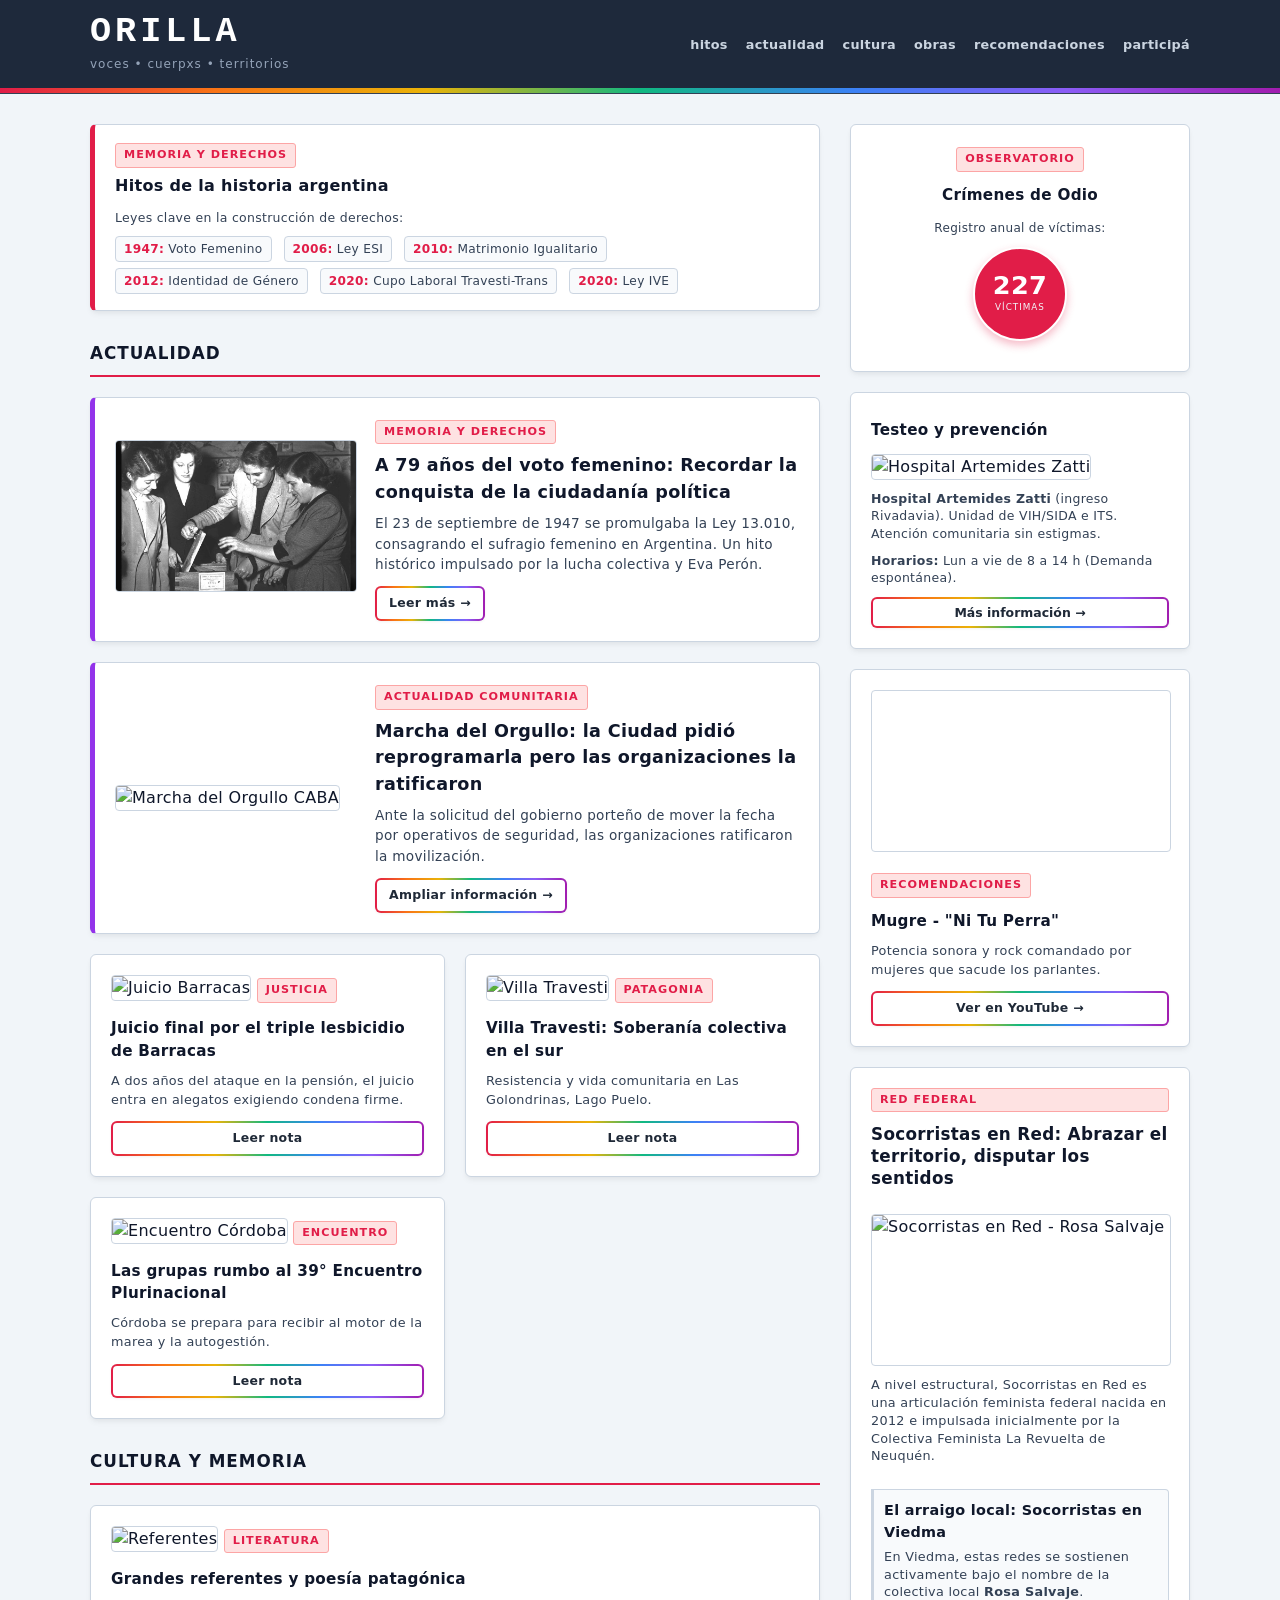
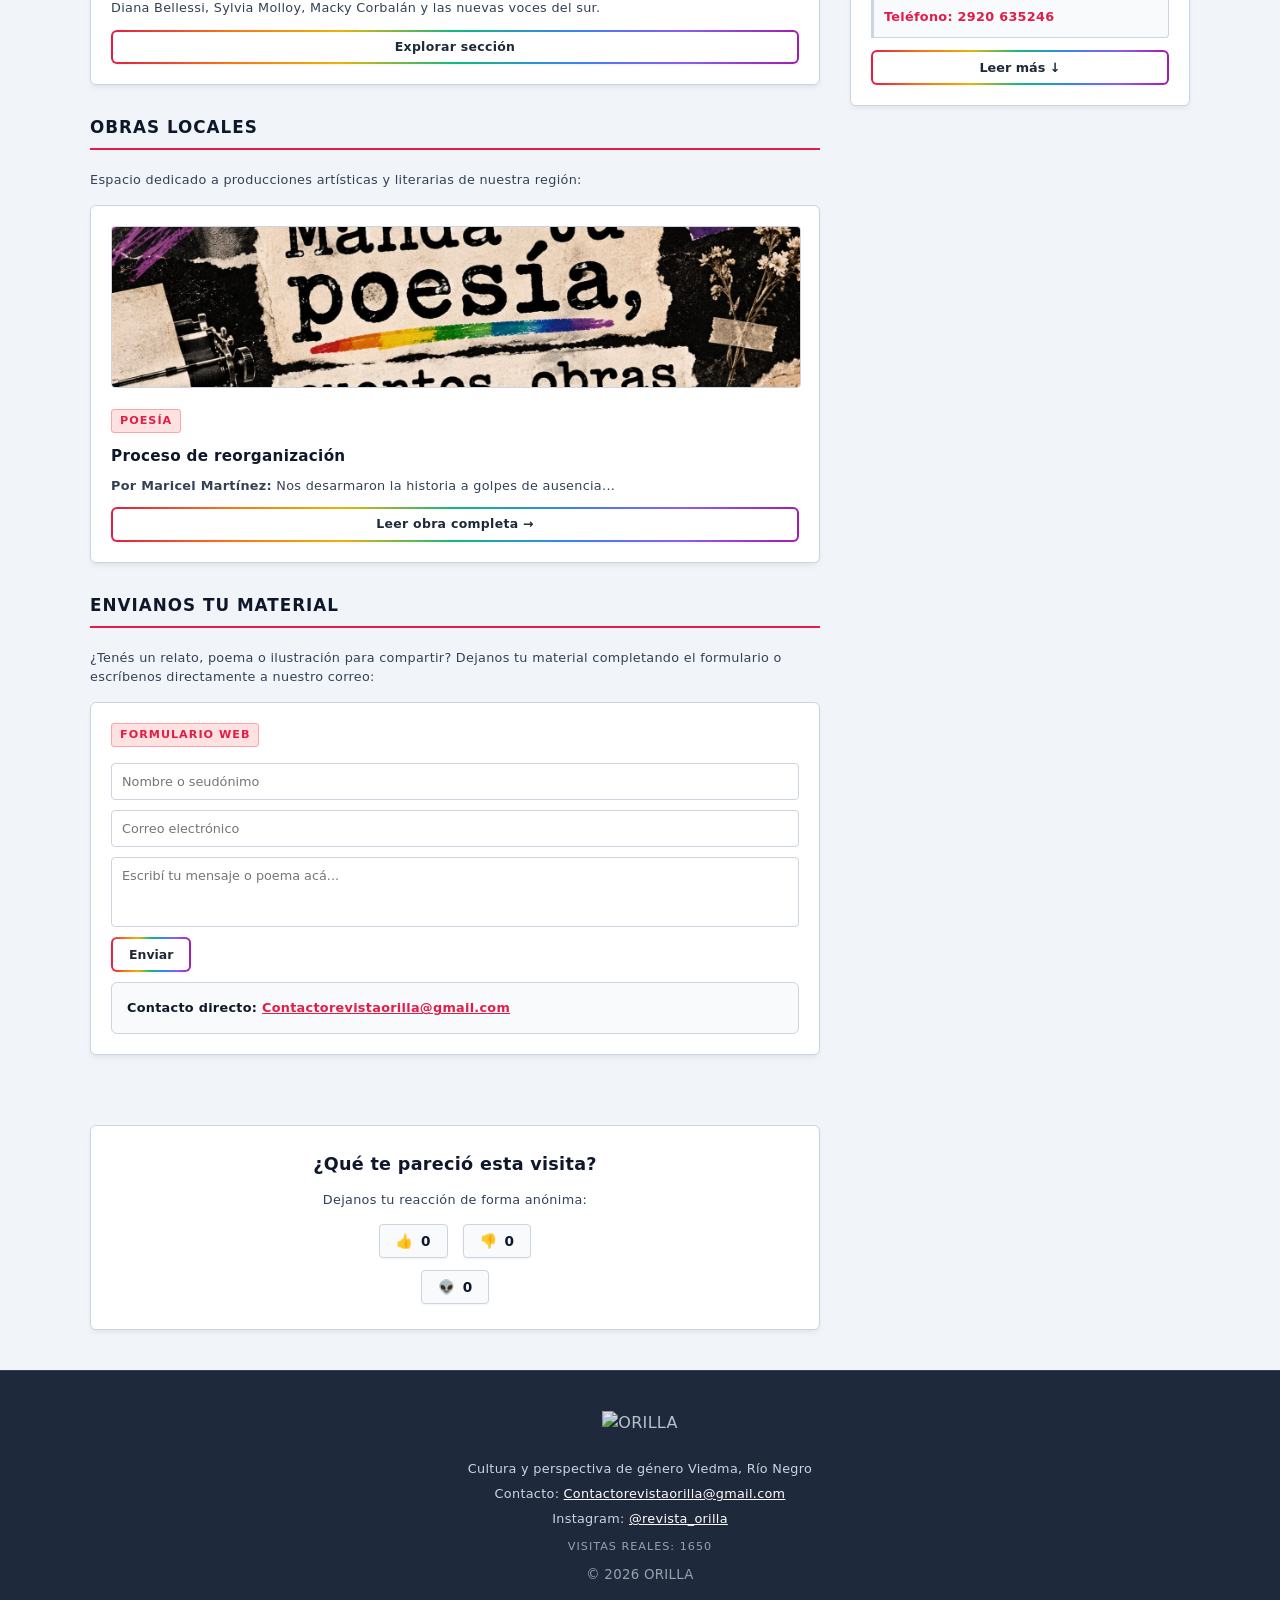
==== index.html @ 0ad57e5a "Update index.html" ====
<!DOCTYPE html>
<html lang="es">
<head>
<meta charset="UTF-8">
<meta name="viewport" content="width=device-width, initial-scale=1.0">
<meta name="google-site-verification" content="108scWuOw3HF37o-nTpbe9PB6jFZdllZoSmmZpLK3mU" />
<title>ORILLA — Voces, cuerpos, territorios</title>
<style>
:root {
--color-fondo: #f1f5f9;
--color-tarjeta: #ffffff;
--color-texto: #0f172a;
--color-texto-secundario: #334155;
--color-primario: #e11d48;
--color-secundario: #9333ea;
--borde-suave: #cbd5e1;
--sombra-tarjeta: 0 4px 6px -1px rgba(0, 0, 0, 0.05), 0 2px 4px -1px rgba(0, 0, 0, 0.03);
}
html {
scroll-behavior: smooth;
}
body {
font-family: system-ui, -apple-system, BlinkMacSystemFont, "Segoe UI", Roboto, Helvetica, Arial, sans-serif;
background-color: var(--color-fondo);
color: var(--color-texto);
margin: 0;
padding: 0;
line-height: 1.5;
letter-spacing: 0.3px;
}
header {
background-color: #1e293b;
position: sticky;
top: 0;
z-index: 100;
border-bottom: 1px solid #334155;
}
.header-container {
max-width: 1100px;
margin: 0 auto;
padding: 15px 20px;
display: flex;
justify-content: space-between;
align-items: center;
flex-wrap: wrap;
gap: 15px;
}
.barra-arcoiris {
height: 5px;
width: 100%;
background: linear-gradient(90deg, #e11d48, #f97316, #eab308, #10b981, #3b82f6, #8b5cf6, #a21caf);
}
.logo-texto-area {
display: flex;
flex-direction: column;
}
.logo-principal {
font-size: 2.2rem;
font-weight: bold;
letter-spacing: 4px;
color: #ffffff;
margin: 0;
line-height: 1;
text-transform: uppercase;
font-family: "Courier New", Courier, monospace;
}
.subtitulo-logo {
font-size: 0.75rem;
color: #94a3b8;
font-weight: normal;
text-transform: lowercase;
letter-spacing: 1px;
margin-top: 5px;
font-family: system-ui, -apple-system, BlinkMacSystemFont, "Segoe UI", Roboto, Helvetica, Arial, sans-serif;
}
.logo-footer-img {
max-height: 70px;
width: auto;
object-fit: contain;
margin-bottom: 10px;
filter: brightness(0.9);
}
nav {
display: flex;
gap: 18px;
flex-wrap: wrap;
align-items: center;
}
nav a {
color: #cbd5e1;
text-decoration: none;
font-weight: bold;
font-size: 0.8rem;
transition: color 0.2s;
text-transform: lowercase;
}
nav a:hover {
color: #f43f5e;
}
main {
max-width: 1100px;
margin: 30px auto;
padding: 0 20px;
}
.layout-principal {
display: grid;
grid-template-columns: 1fr 340px;
gap: 30px;
align-items: start;
}
@media (max-width: 1024px) {
.layout-principal {
grid-template-columns: 1fr;
}
}
.columna-izquierda {
display: flex;
flex-direction: column;
gap: 30px;
}
.badge {
display: inline-block;
background-color: #fee2e2;
color: var(--color-primario);
font-size: 0.7rem;
font-weight: bold;
padding: 3px 8px;
border-radius: 3px;
text-transform: uppercase;
letter-spacing: 1px;
margin-bottom: 8px;
border: 1px solid #fca5a5;
}
.hitos-historia-box {
background: var(--color-tarjeta);
border: 1px solid var(--borde-suave);
border-left: 5px solid var(--color-primario);
border-radius: 6px;
padding: 16px 20px;
box-shadow: var(--sombra-tarjeta);
color: var(--color-texto);
}
.hitos-historia-box h1 {
color: var(--color-texto);
font-size: 1rem;
margin: 0 0 4px 0;
line-height: 1.3;
}
.hitos-historia-box p {
color: var(--color-texto-secundario);
font-size: 0.78rem;
margin-bottom: 8px;
}
.logros-lista-compacta {
display: flex;
flex-wrap: wrap;
gap: 6px 12px;
margin: 0;
padding: 0;
list-style: none;
font-size: 0.76rem;
color: var(--color-texto-secundario);
}
.logros-lista-compacta li {
background: #f8fafc;
padding: 3px 8px;
border-radius: 4px;
border: 1px solid var(--borde-suave);
}
.logros-lista-compacta strong {
color: var(--color-primario);
}

/* ESTILO NUEVO: Botones limpios con fondo blanco, texto oscuro y borde arcoíris LGBT */
.btn {
display: inline-block;
background-color: #ffffff;
color: #1f2937;
padding: 8px 16px;
border-radius: 6px;
font-weight: 600;
text-decoration: none;
font-size: 0.8rem;
text-align: center;
font-family: inherit;
box-sizing: border-box;
box-shadow: 0 1px 3px rgba(0, 0, 0, 0.05);

/* Configuración del borde degradado con los colores del orgullo */
border: 2px solid transparent;
background-image: linear-gradient(#ffffff, #ffffff), linear-gradient(90deg, #e11d48, #f97316, #eab308, #10b981, #3b82f6, #8b5cf6, #a21caf);
background-origin: border-box;
background-clip: padding-box, border-box;

transition: all 0.25s ease;
}

.btn:hover {
background-color: #f8fafc;
background-image: linear-gradient(#f8fafc, #f8fafc), linear-gradient(90deg, #a21caf, #8b5cf6, #3b82f6, #10b981, #eab308, #f97316, #e11d48);
transform: translateY(-1px);
box-shadow: 0 4px 6px rgba(0, 0, 0, 0.08);
color: #0f172a;
}

.seccion-titulo {
font-size: 1.05rem;
font-weight: bold;
color: #0f172a;
border-bottom: 2px solid var(--color-primario);
padding-bottom: 8px;
margin-bottom: 20px;
text-transform: uppercase;
letter-spacing: 1px;
}
.noticia-reciente-box {
background: var(--color-tarjeta);
border: 1px solid var(--borde-suave);
border-left: 5px solid var(--color-secundario);
border-radius: 6px;
padding: 20px;
box-shadow: var(--sombra-tarjeta);
display: grid;
grid-template-columns: 240px 1fr;
gap: 20px;
align-items: center;
margin-bottom: 20px;
color: var(--color-texto);
}
@media (max-width: 768px) {
.noticia-reciente-box {
grid-template-columns: 1fr;
}
}
.noticia-reciente-box img {
width: 100%;
height: 150px;
object-fit: cover;
border-radius: 4px;
border: 1px solid var(--borde-suave);
}
.noticia-reciente-box h3 {
color: var(--color-texto);
margin: 0 0 8px 0;
font-size: 1.1rem;
}
.noticia-reciente-box p {
font-size: 0.85rem;
color: var(--color-texto-secundario);
margin: 0 0 12px 0;
}
.grilla-tarjetas {
display: grid;
grid-template-columns: repeat(auto-fit, minmax(280px, 1fr));
gap: 20px;
}
.tarjeta {
background: var(--color-tarjeta);
border: 1px solid var(--borde-suave);
border-radius: 6px;
padding: 20px;
box-shadow: var(--sombra-tarjeta);
display: flex;
flex-direction: column;
justify-content: space-between;
color: var(--color-texto);
}
.tarjeta img, .tarjeta iframe {
width: 100%;
height: 160px;
object-fit: cover;
border-radius: 4px;
margin-bottom: 12px;
border: 1px solid var(--borde-suave);
}
.tarjeta h3 {
color: var(--color-texto);
font-size: 0.95rem;
margin: 4px 0 8px 0;
}
.tarjeta p {
font-size: 0.8rem;
color: var(--color-texto-secundario);
margin: 0 0 12px 0;
}
.sidebar-derecha {
display: flex;
flex-direction: column;
gap: 20px;
}
.observatorio-independiente {
background: var(--color-tarjeta);
border: 1px solid var(--borde-suave);
border-radius: 6px;
padding: 20px;
box-shadow: var(--sombra-tarjeta);
text-align: center;
color: var(--color-texto);
}
.burbuja-redonda {
width: 90px;
height: 90px;
background: var(--color-primario);
color: #ffffff;
border-radius: 50%;
display: flex;
flex-direction: column;
justify-content: center;
align-items: center;
margin: 10px auto;
border: 2px solid #ffffff;
box-shadow: 0 4px 8px rgba(225, 29, 72, 0.3);
}
.burbuja-redonda span:first-child {
font-size: 1.6rem;
font-weight: bold;
line-height: 1;
}
.burbuja-redonda span:last-child {
font-size: 0.55rem;
text-transform: uppercase;
letter-spacing: 1px;
margin-top: 2px;
color: #f1f5f9;
}
.alerta-arcoiris {
background: var(--color-tarjeta);
border: 1px solid var(--borde-suave);
border-radius: 6px;
padding: 20px;
box-shadow: var(--sombra-tarjeta);
position: relative;
overflow: hidden;
color: var(--color-texto);
}
.alerta-arcoiris img {
width: 100%;
height: 130px;
object-fit: cover;
border-radius: 4px;
margin-top: 8px;
margin-bottom: 10px;
border: 1px solid var(--borde-suave);
}
.alerta-arcoiris h3 {
color: var(--color-texto);
margin: 6px 0 4px 0;
font-size: 0.95rem;
font-weight: bold;
}
.alerta-sub {
font-size: 0.78rem;
color: var(--color-texto-secundario);
margin: 0 0 10px 0;
line-height: 1.4;
}
.caja-participacion {
background: #f8fafc;
border: 1px solid var(--borde-suave);
border-radius: 6px;
padding: 15px;
color: var(--color-texto);
margin-top: 10px;
}
.form-compacto {
display: flex;
flex-direction: column;
gap: 10px;
margin-top: 8px;
}
.form-compacto input, .form-compacto textarea {
padding: 10px;
background: #ffffff;
border: 1px solid var(--borde-suave);
color: var(--color-texto);
border-radius: 4px;
font-family: inherit;
font-size: 0.8rem;
width: 100%;
box-sizing: border-box;
}
.form-compacto textarea {
height: 70px;
resize: none;
}
.seccion-reacciones {
background: var(--color-tarjeta);
border: 1px solid var(--borde-suave);
border-radius: 6px;
padding: 25px;
box-shadow: var(--sombra-tarjeta);
text-align: center;
margin-top: 40px;
color: var(--color-texto);
}
.seccion-reacciones h3 {
color: var(--color-texto);
font-size: 1.1rem;
margin-top: 0;
margin-bottom: 6px;
}
.seccion-reacciones p {
font-size: 0.8rem;
color: var(--color-texto-secundario);
margin-bottom: 15px;
}
.botones-reaccion-container {
display: flex;
flex-direction: column;
align-items: center;
gap: 12px;
}
.fila-botones {
display: flex;
justify-content: center;
gap: 15px;
flex-wrap: wrap;
}
.btn-reaccion {
background: #f8fafc;
border: 1px solid var(--borde-suave);
border-radius: 4px;
padding: 8px 16px;
font-size: 0.85rem;
font-weight: bold;
cursor: pointer;
display: flex;
align-items: center;
gap: 8px;
transition: all 0.2s ease;
color: var(--color-texto);
font-family: inherit;
box-shadow: 0 1px 2px rgba(0,0,0,0.05);
}
.btn-reaccion:hover {
background: #fee2e2;
border-color: var(--color-primario);
color: var(--color-primario);
}
footer {
background-color: #1e293b;
color: #cbd5e1;
text-align: center;
padding: 30px 20px;
margin-top: 40px;
border-top: 1px solid #334155;
}
.contador {
font-size: 0.7rem;
color: #94a3b8;
margin-top: 10px;
text-transform: uppercase;
letter-spacing: 1px;
}
</style>
</head>
<body>
<header>
<div class="header-container">
<div class="logo-texto-area">
<span class="logo-principal">ORILLA</span>
<span class="subtitulo-logo">voces • cuerpxs • territorios</span>
</div>
<nav>
<a href="#hitos">hitos</a>
<a href="#actualidad">actualidad</a>
<a href="#cultura">cultura</a>
<a href="#artistas">obras</a>
<a href="#recomendaciones">recomendaciones</a>
<a href="#participa">participá</a>
</nav>
</div>
<div class="barra-arcoiris"></div>
</header>
<main>
<div class="layout-principal">
<div class="columna-izquierda">
<section id="hitos" class="hitos-historia-box">
<span class="badge">Memoria y Derechos</span>
<h1>Hitos de la historia argentina</h1>
<p>Leyes clave en la construcción de derechos:</p>
<ul class="logros-lista-compacta">
<li><strong>1947:</strong> Voto Femenino</li>
<li><strong>2006:</strong> Ley ESI</li>
<li><strong>2010:</strong> Matrimonio Igualitario</li>
<li><strong>2012:</strong> Identidad de Género</li>
<li><strong>2020:</strong> Cupo Laboral Travesti-Trans</li>
<li><strong>2020:</strong> Ley IVE</li>
</ul>
</section>
<section id="actualidad">
<div class="seccion-titulo">Actualidad</div>

<div class="noticia-reciente-box">
<div>
<img src="voto-femenino.jpg" alt="A 79 años del voto femenino">
</div>
<div>
<span class="badge">Memoria y Derechos</span>
<h3>A 79 años del voto femenino: Recordar la conquista de la ciudadanía política</h3>
<p>El 23 de septiembre de 1947 se promulgaba la Ley 13.010, consagrando el sufragio femenino en Argentina. Un hito histórico impulsado por la lucha colectiva y Eva Perón.</p>
<a href="voto_femenino.html" class="btn" style="padding: 6px 12px; font-size: 0.78rem;">Leer más →</a>
</div>
</div>

<div class="noticia-reciente-box">
<div>
<img src="https://raw.githubusercontent.com/Revistaorilla/ORILLA/main/marcha_orgullo.jpg" alt="Marcha del Orgullo CABA">
</div>
<div>
<span class="badge">Actualidad Comunitaria</span>
<h3>Marcha del Orgullo: la Ciudad pidió reprogramarla pero las organizaciones la ratificaron</h3>
<p>Ante la solicitud del gobierno porteño de mover la fecha por operativos de seguridad, las organizaciones ratificaron la movilización.</p>
<a href="noticia-tension-marcha.html" class="btn" style="padding: 6px 12px; font-size: 0.78rem;">Ampliar información →</a>
</div>
</div>
<div class="grilla-tarjetas">
<article class="tarjeta">
<div>
<img src="https://raw.githubusercontent.com/Revistaorilla/ORILLA/main/barracas.jpeg" alt="Juicio Barracas">
<span class="badge">Justicia</span>
<h3>Juicio final por el triple lesbicidio de Barracas</h3>
<p>A dos años del ataque en la pensión, el juicio entra en alegatos exigiendo condena firme.</p>
</div>
<a href="noticia-barracas.html" class="btn" style="padding: 6px 12px; font-size: 0.78rem;">Leer nota</a>
</article>
<article class="tarjeta">
<div>
<img src="https://raw.githubusercontent.com/Revistaorilla/ORILLA/main/villa_travesti.jpg" alt="Villa Travesti">
<span class="badge">Patagonia</span>
<h3>Villa Travesti: Soberanía colectiva en el sur</h3>
<p>Resistencia y vida comunitaria en Las Golondrinas, Lago Puelo.</p>
</div>
<a href="villa-travesti.html" class="btn" style="padding: 6px 12px; font-size: 0.78rem;">Leer nota</a>
</article>
<article class="tarjeta">
<div>
<img src="https://raw.githubusercontent.com/Revistaorilla/ORILLA/main/encuentro_cordoba.jpg" alt="Encuentro Córdoba">
<span class="badge">Encuentro</span>
<h3>Las grupas rumbo al 39° Encuentro Plurinacional</h3>
<p>Córdoba se prepara para recibir al motor de la marea y la autogestión.</p>
</div>
<a href="encuentro-cordoba.html" class="btn" style="padding: 6px 12px; font-size: 0.78rem;">Leer nota</a>
</article>
</div>
</section>
<section id="cultura">
<div class="seccion-titulo">Cultura y Memoria</div>
<div class="grilla-tarjetas">
<article class="tarjeta">
<div>
<img src="https://raw.githubusercontent.com/Revistaorilla/ORILLA/main/referentes.jpg" alt="Referentes">
<span class="badge">Literatura</span>
<h3>Grandes referentes y poesía patagónica</h3>
<p>Diana Bellessi, Sylvia Molloy, Macky Corbalán y las nuevas voces del sur.</p>
</div>
<a href="cultura.html" class="btn" style="padding: 6px 12px; font-size: 0.78rem;">Explorar sección</a>
</article>
</div>
</section>
<section id="artistas">
<div class="seccion-titulo">Obras Locales</div>
<p style="font-size: 0.8rem; color: var(--color-texto-secundario); margin-bottom: 15px;">Espacio dedicado a producciones artísticas y literarias de nuestra región:</p>
<div class="grilla-tarjetas">
<article class="tarjeta">
<div>
<img src="poema-jpg.jpeg" alt="Proceso de reorganización">
<span class="badge">Poesía</span>
<h3>Proceso de reorganización</h3>
<p><strong>Por Maricel Martínez:</strong> Nos desarmaron la historia a golpes de ausencia...</p>
</div>
<a href="poema_mio.html" class="btn" style="padding: 6px 12px; font-size: 0.78rem; text-align: center;">Leer obra completa →</a>
</article>
</div>
</section>
<section id="participa">
<div class="seccion-titulo">Envianos tu material</div>
<p style="font-size: 0.8rem; color: var(--color-texto-secundario); margin-bottom: 15px;">¿Tenés un relato, poema o ilustración para compartir? Dejanos tu material completando el formulario o escríbenos directamente a nuestro correo:</p>
<div class="tarjeta">
<span class="badge" style="width: fit-content;">Formulario web</span>
<form class="form-compacto" action="https://formspree.io/f/xrpbeeol" method="POST">
<input type="text" name="nombre" placeholder="Nombre o seudónimo" required>
<input type="email" name="email" placeholder="Correo electrónico" required>
<textarea name="mensaje" placeholder="Escribí tu mensaje o poema acá..." required></textarea>
<button type="submit" class="btn" style="width: fit-content; cursor:pointer; padding: 8px 16px; font-size: 0.78rem;">Enviar</button>
</form>
<div class="caja-participacion">
<p style="font-size: 0.8rem; color: var(--color-texto); margin: 0; font-weight: bold;">
Contacto directo: <a href="mailto:Contactorevistaorilla@gmail.com" style="color: var(--color-primario); text-decoration: underline;">Contactorevistaorilla@gmail.com</a>
</p>
</div>
</div>
</section>

<div class="seccion-reacciones">
<h3>¿Qué te pareció esta visita?</h3>
<p>Dejanos tu reacción de forma anónima:</p>
<div class="botones-reaccion-container">
<div class="fila-botones">
<button class="btn-reaccion" onclick="reaccionar('like')">
👍 <span id="contador-like">...</span>
</button>
<button class="btn-reaccion" onclick="reaccionar('dislike')">
👎 <span id="contador-dislike">...</span>
</button>
</div>
<div>
<button class="btn-reaccion" onclick="reaccionar('alien')">
👽 <span id="contador-alien">...</span>
</button>
</div>
</div>
</div>
</div>
<aside class="sidebar-derecha">
<div class="observatorio-independiente">
<span class="badge">Observatorio</span>
<h3 style="color: var(--color-texto); font-size: 0.95rem; margin: 4px 0;">Crímenes de Odio</h3>
<p style="font-size: 0.75rem; color: var(--color-texto-secundario); margin-bottom: 2px;">Registro anual de víctimas:</p>
<div class="burbuja-redonda">
<span>227</span>
<span>Víctimas</span>
</div>
</div>
<div class="alerta-arcoiris">
<h3 style="color: var(--color-texto); margin: 6px 0 4px 0; font-size: 0.95rem; font-weight: bold;">Testeo y prevención</h3>
<img src="https://raw.githubusercontent.com/Revistaorilla/ORILLA/main/hospital_zatti.jpg" alt="Hospital Artemides Zatti">
<p class="alerta-sub"><strong>Hospital Artemides Zatti</strong> (ingreso Rivadavia). Unidad de VIH/SIDA e ITS. Atención comunitaria sin estigmas.</p>
<p class="alerta-sub" style="margin-bottom: 10px;"><strong>Horarios:</strong> Lun a vie de 8 a 14 h (Demanda espontánea).</p>
<button onclick="abrirModal()" class="btn" style="width: 100%; box-sizing: border-box; text-align: center; cursor:pointer; padding: 6px 12px; font-size: 0.78rem;">Más información →</button>
</div>
<section id="recomendaciones" class="tarjeta" style="margin: 0;">
<div>
<iframe src="https://www.youtube.com/embed/rzTRwztisDI" title="MUGRE - NI TU PERRA (Video Oficial)" allowfullscreen></iframe>
<span class="badge">Recomendaciones</span>
<h3 style="color: var(--color-texto); font-size: 0.95rem; margin: 4px 0 8px 0;">Mugre - "Ni Tu Perra"</h3>
<p style="font-size: 0.8rem; color: var(--color-texto-secundario); margin: 0 0 12px 0;">Potencia sonora y rock comandado por mujeres que sacude los parlantes.</p>
</div>
<a href="https://youtu.be/rzTRwztisDI" target="_blank" class="btn" style="width: 100%; box-sizing: border-box; text-align: center; padding: 6px 12px; font-size: 0.78rem;">Ver en YouTube →</a>
</section>
<section class="tarjeta" style="margin: 0;">
<span class="badge">Red Federal</span>
<h2 style="color: var(--color-texto); margin-top: 4px; font-size: 1.05rem; line-height: 1.3;">Socorristas en Red: Abrazar el territorio, disputar los sentidos</h2>
<img src="https://raw.githubusercontent.com/Revistaorilla/ORILLA/main/rosa_salvaje.jpg" alt="Socorristas en Red - Rosa Salvaje" style="width: 100%; height: 150px; object-fit: cover; border-radius: 4px; margin: 10px 0; border: 1px solid var(--borde-suave);">
<p style="font-size: 0.8rem; color: var(--color-texto-secundario); line-height: 1.4; margin-bottom: 12px;">
A nivel estructural, Socorristas en Red es una articulación feminista federal nacida en 2012 e impulsada inicialmente por la Colectiva Feminista La Revuelta de Neuquén.
</p>
<div id="texto-ampliado-socorristas" style="display: none;">
<p style="font-size: 0.8rem; color: var(--color-texto-secundario); line-height: 1.4;">
Desde sus orígenes, se ha consolidado como una red nacional que agrupa a distintas colectivas a lo largo del país, unidas por el compromiso de acompañar abortos seguros, feministas y amorosos.
</p>
</div>
<div style="background: #f8fafc; border-left: 3px solid var(--color-primario); padding: 10px; border-radius: 0 4px 4px 0; margin-top: 12px; margin-bottom: 12px; border: 1px solid var(--borde-suave); border-left-width: 3px;">
<h3 style="color: var(--color-texto); margin: 0 0 4px 0; font-size: 0.9rem;">El arraigo local: Socorristas en Viedma</h3>
<p style="font-size: 0.8rem; color: var(--color-texto-secundario); margin: 0 0 6px 0; line-height: 1.4;">
En Viedma, estas redes se sostienen activamente bajo el nombre de la colectiva local <strong>Rosa Salvaje</strong>.
</p>
<p style="font-size: 0.8rem; color: var(--color-primario); margin: 0; font-weight: bold;">
Teléfono: <a href="https://wa.me/5492920635246" target="_blank" style="color: var(--color-primario); text-decoration: none;">2920 635246</a>
</p>
</div>
<button id="btn-leer-mas" onclick="toggleSocorristas()" class="btn" style="width: 100%; box-sizing: border-box; text-align: center; cursor:pointer; padding: 8px 12px; font-size: 0.8rem;">Leer más ↓</button>
</section>
</aside>
</div>
</main>
<footer>
<div style="padding: 10px 0;">
<img src="https://raw.githubusercontent.com/Revistaorilla/ORILLA/main/logo_orilla.jpg" alt="ORILLA" class="logo-footer-img">
</div>
<p style="font-size: 0.8rem; margin: 4px 0;">Cultura y perspectiva de género Viedma, Río Negro</p>
<p style="font-size: 0.8rem; margin: 6px 0;">Contacto: <a href="mailto:Contactorevistaorilla@gmail.com" style="color: #ffffff; text-decoration: underline;">Contactorevistaorilla@gmail.com</a></p>
<p style="font-size: 0.8rem; margin: 6px 0;">Instagram: <a href="https://www.instagram.com/revista_orilla?stkn=MXAwMjd0OXhwYjJraA==" target="_blank" style="color: #ffffff; text-decoration: underline;">@revista_orilla</a></p>
<div class="contador">VISITAS REALES: <span id="contador-visitas-num">Cargando...</span></div>
<small style="display: block; margin-top: 10px; opacity: 0.7;">© 2026 ORILLA</small>
</footer>
<div id="modal-zatti" style="display:none; position:fixed; top:0; left:0; width:100%; height:100%; background:rgba(0,0,0,0.8); z-index: 1000; justify-content:center; align-items:center; padding: 20px;">
<div style="background:var(--color-tarjeta); border: 1px solid var(--borde-suave); padding:25px; border-radius: 6px; max-width:450px; width: 100%; position:relative; color: var(--color-texto); box-shadow: 0 20px 25px -5px rgba(0,0,0,0.3);">
<button onclick="cerrarModal()" style="position:absolute; top: 12px; right:12px; background:none; border:none; color: var(--color-texto); font-size:1.1rem; cursor:pointer; font-weight:bold;">X</button>
<span class="badge">Testeo</span>
<h3 style="color: var(--color-texto); margin-top:4px;">Hospital Artemides Zatti Viedma</h3>
<p style="font-size: 0.82rem; color: var(--color-texto-secundario);"><strong>Unidad de VIH/SIDA e ITS:</strong> Ingreso por calle Rivadavia.</p>
<ul style="font-size: 0.82rem; color: var(--color-texto-secundario); padding-left: 18px; line-height: 1.5;">
<li><strong>Horarios:</strong> Lunes a viernes de 8:00 a 14:00 h.</li>
<li><strong>Modalidad:</strong> Demanda espontánea.</li>
</ul>
<button onclick="cerrarModal()" class="btn" style="width:100%; margin-top:8px; cursor:pointer; padding: 6px 12px; font-size: 0.78rem;">Cerrar</button>
</div>
</div>

<script>
const NAMESPACE = "revistaorilla-web";

document.addEventListener("DOMContentLoaded", function() {
    fetch(`https://abacus.jasoncameron.dev/get/${NAMESPACE}/visitas`)
        .then(response => response.json())
        .then(data => {
            if(data && data.value !== undefined) {
                document.getElementById("contador-visitas-num").innerText = data.value;
            } else {
                registrarVisitaLocal();
            }
        })
        .catch(error => {
            registrarVisitaLocal();
        });

    fetch(`https://abacus.jasoncameron.dev/hit/${NAMESPACE}/visitas`).catch(() => {});
    actualizarContadoresReacciones();
});

function registrarVisitaLocal() {
    let visitasLocales = localStorage.getItem("visitas_orilla_respaldo");
    visitasLocales = visitasLocales ? parseInt(visitasLocales) + 1 : 1650;
    localStorage.setItem("visitas_orilla_respaldo", visitasLocales);
    document.getElementById("contador-visitas-num").innerText = visitasLocales;
}

function actualizarContadoresReacciones() {
    ['like', 'dislike', 'alien'].forEach(tipo => {
        fetch(`https://abacus.jasoncameron.dev/get/${NAMESPACE}/reaccion_${tipo}`)
            .then(res => res.json())
            .then(data => {
                if (data && data.value !== undefined) {
                    document.getElementById(`contador-${tipo}`).innerText = data.value;
                } else {
                    document.getElementById(`contador-${tipo}`).innerText = "0";
                }
            })
            .catch(() => { 
                document.getElementById(`contador-${tipo}`).innerText = "0"; 
            });
    });
}

function reaccionar(tipo) {
    fetch(`https://abacus.jasoncameron.dev/hit/${NAMESPACE}/reaccion_${tipo}`)
        .then(res => res.json())
        .then(data => {
            if (data && data.value !== undefined) {
                document.getElementById(`contador-${tipo}`).innerText = data.value;
            }
        })
        .catch(err => {
            console.error("Error al registrar reacción", err);
        });
}

function toggleSocorristas() {
    let textoExtra = document.getElementById("texto-ampliado-socorristas");
    let boton = document.getElementById("btn-leer-mas");
    if (textoExtra.style.display === "none") {
        textoExtra.style.display = "block";
        boton.innerText = "Ocultar ↑";
    } else {
        textoExtra.style.display = "none";
        boton.innerText = "Leer más ↓";
    }
}

function abrirModal() {
    document.getElementById("modal-zatti").style.display = "flex";
}

function cerrarModal() {
    document.getElementById("modal-zatti").style.display = "none";
}
</script>
</body>
</html>
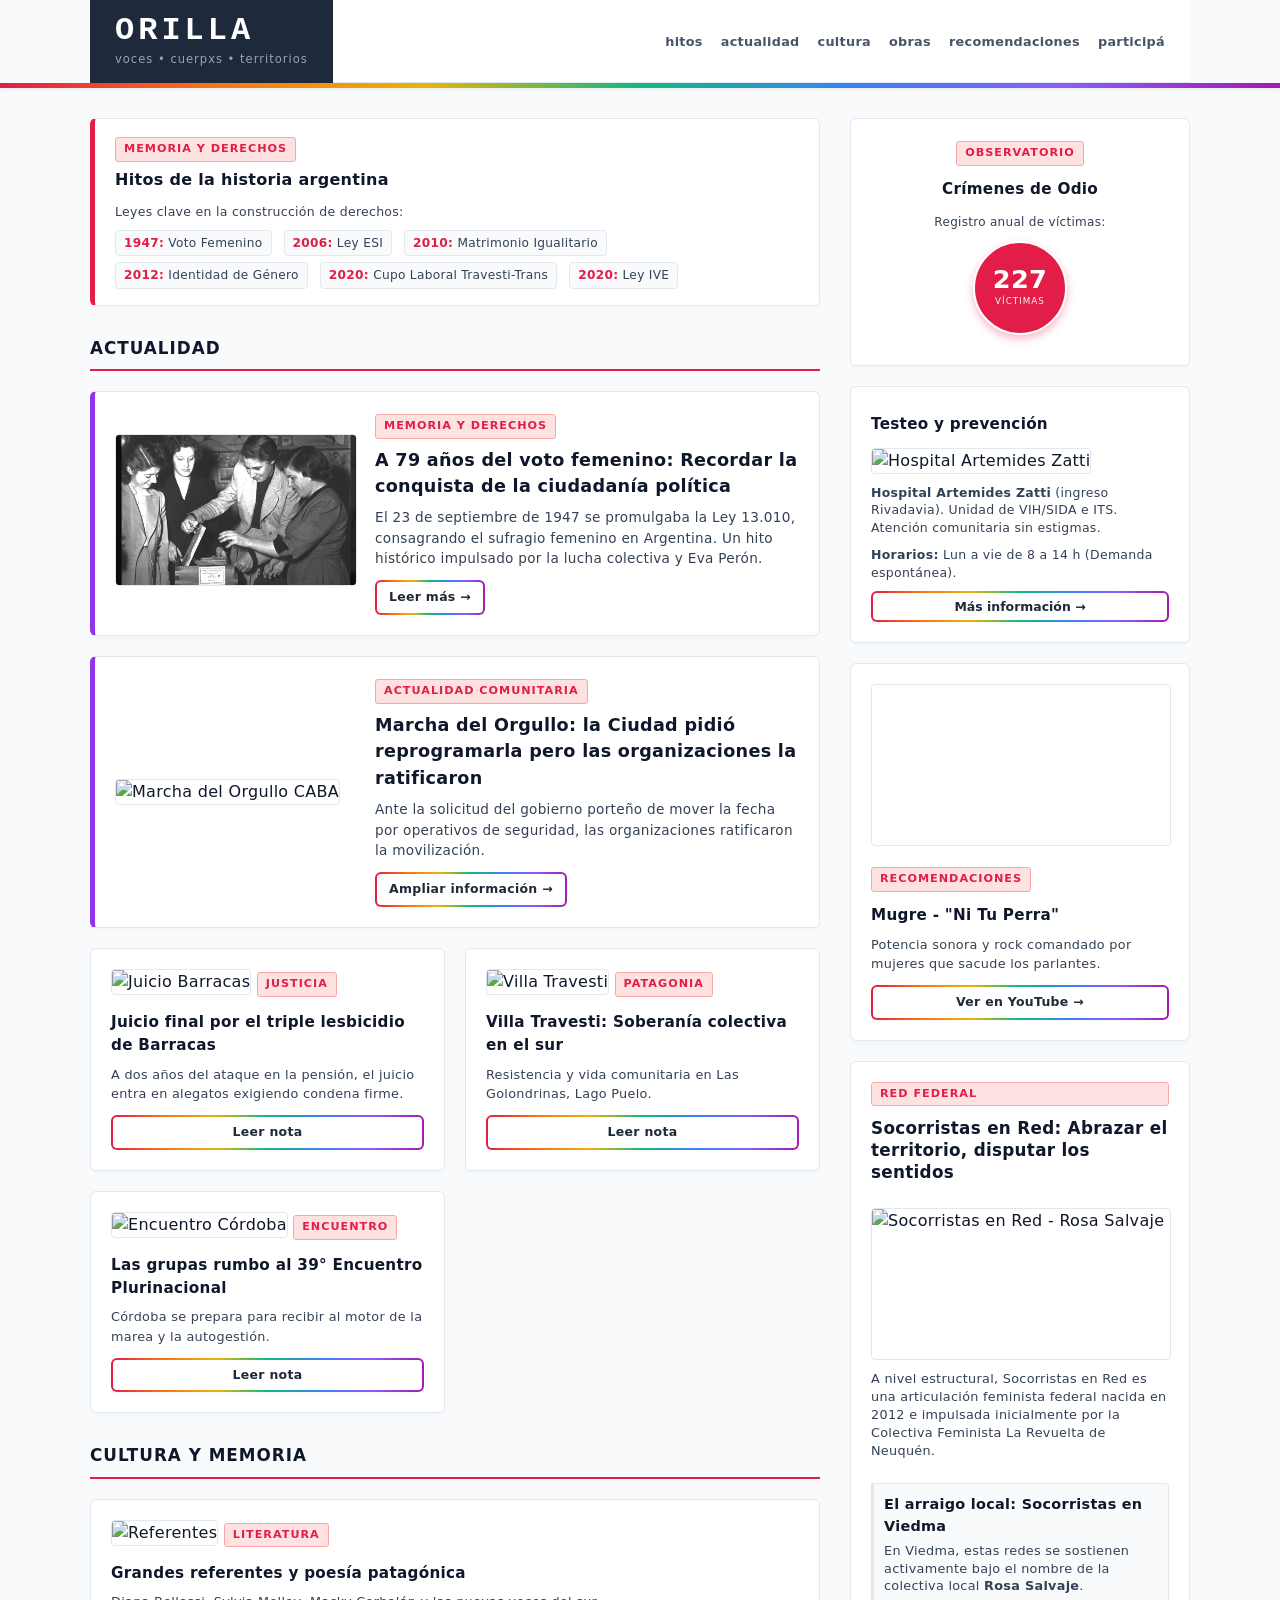
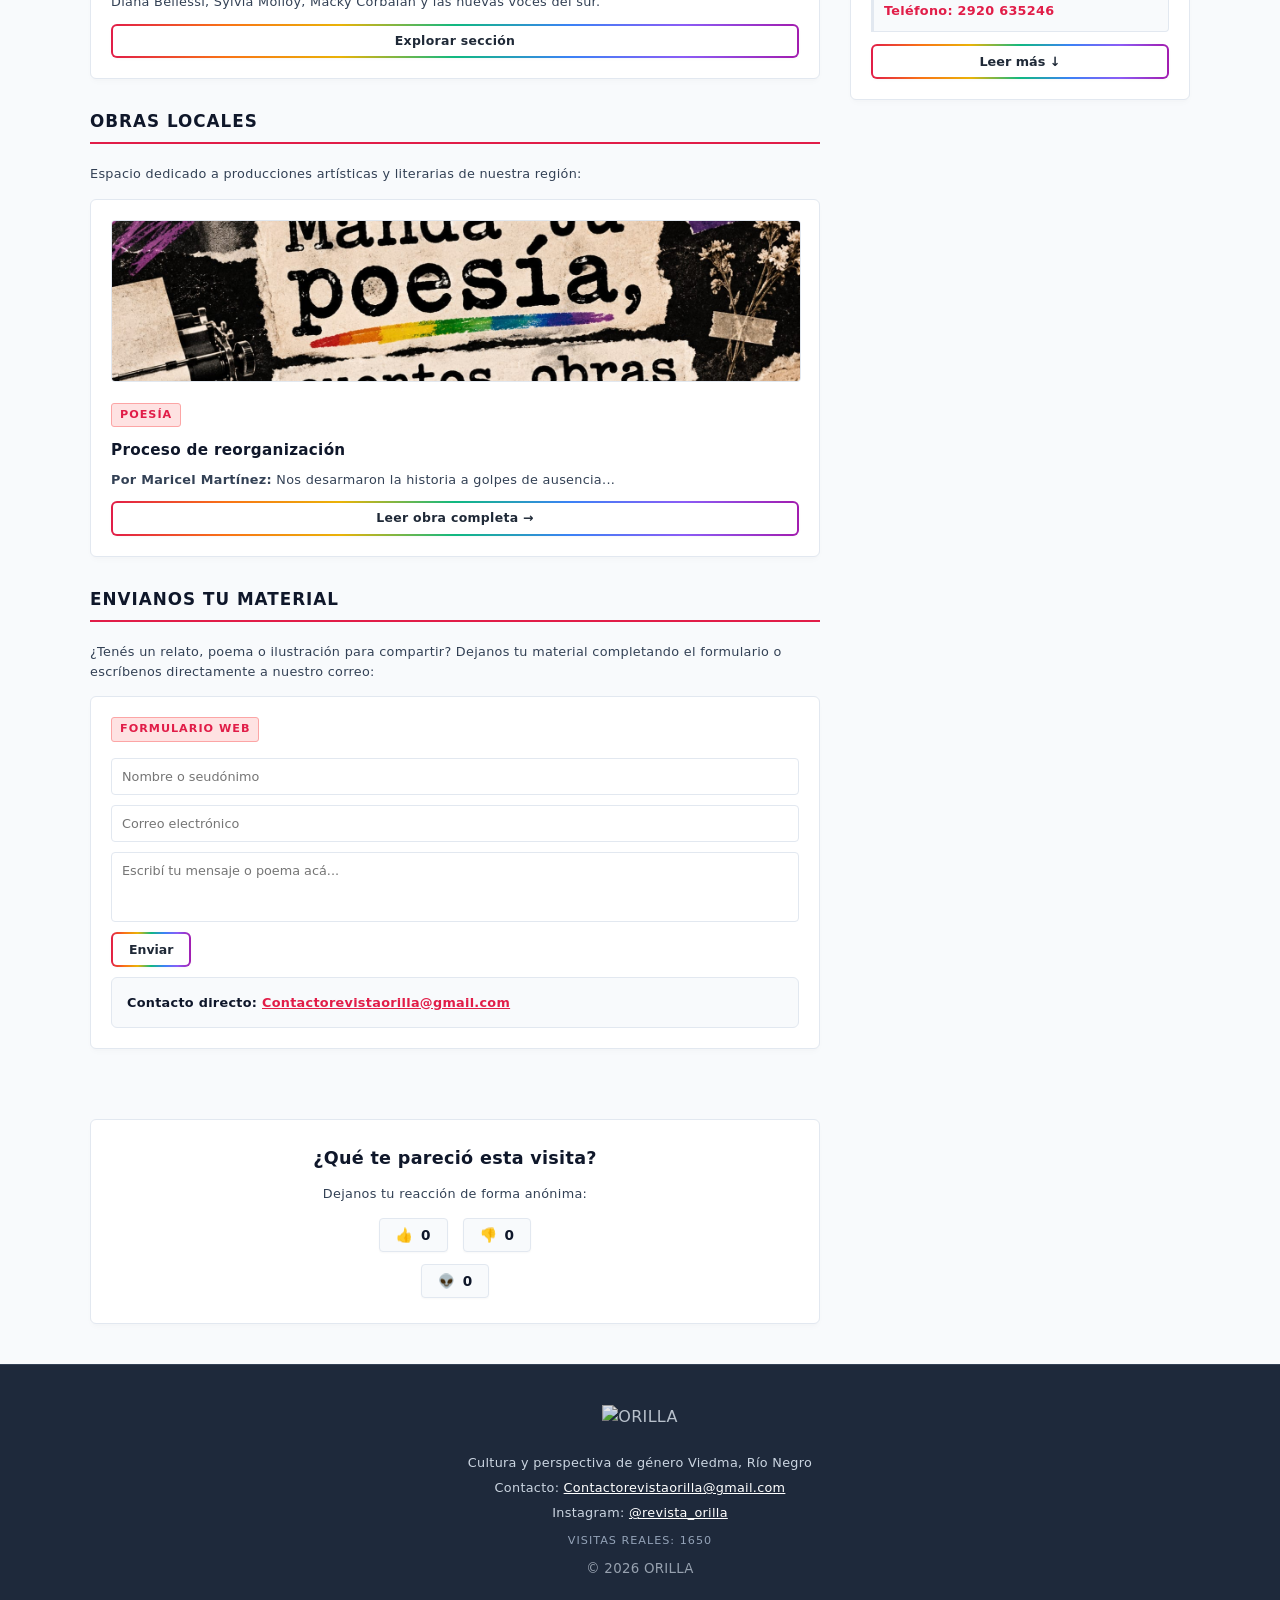
==== commit 4f4b9a6e: "Update index.html" ====
--- a/index.html
+++ b/index.html
@@ -7,14 +7,14 @@
 <title>ORILLA — Voces, cuerpos, territorios</title>
 <style>
 :root {
---color-fondo: #f1f5f9;
+--color-fondo: #f8fafc;
 --color-tarjeta: #ffffff;
 --color-texto: #0f172a;
 --color-texto-secundario: #334155;
 --color-primario: #e11d48;
 --color-secundario: #9333ea;
---borde-suave: #cbd5e1;
---sombra-tarjeta: 0 4px 6px -1px rgba(0, 0, 0, 0.05), 0 2px 4px -1px rgba(0, 0, 0, 0.03);
+--borde-suave: #e2e8f0;
+--sombra-tarjeta: 0 4px 6px -1px rgba(0, 0, 0, 0.02), 0 2px 4px -1px rgba(0, 0, 0, 0.01);
 }
 html {
 scroll-behavior: smooth;
@@ -28,22 +28,37 @@
 line-height: 1.5;
 letter-spacing: 0.3px;
 }
+
+/* ENCABEZADO DIVIDIDO: Logo en fondo oscuro / Navegación en fondo claro */
 header {
-background-color: #1e293b;
 position: sticky;
 top: 0;
 z-index: 100;
-border-bottom: 1px solid #334155;
+box-shadow: 0 2px 4px rgba(0,0,0,0.05);
 }
 .header-container {
 max-width: 1100px;
 margin: 0 auto;
-padding: 15px 20px;
 display: flex;
 justify-content: space-between;
+align-items: stretch;
+flex-wrap: wrap;
+}
+.header-logo-parte {
+background-color: #1e293b; /* Fondo negro/gris oscuro como estaba */
+padding: 15px 25px;
+display: flex;
+flex-direction: column;
+justify-content: center;
+}
+.header-nav-parte {
+background-color: #ffffff; /* Fondo blanco limpio para la navegación */
+padding: 15px 25px;
+display: flex;
 align-items: center;
-flex-wrap: wrap;
-gap: 15px;
+flex-grow: 1;
+justify-content: flex-end;
+border-bottom: 1px solid var(--borde-suave);
 }
 .barra-arcoiris {
 height: 5px;
@@ -55,7 +70,7 @@
 flex-direction: column;
 }
 .logo-principal {
-font-size: 2.2rem;
+font-size: 2rem;
 font-weight: bold;
 letter-spacing: 4px;
 color: #ffffff;
@@ -65,12 +80,12 @@
 font-family: "Courier New", Courier, monospace;
 }
 .subtitulo-logo {
-font-size: 0.75rem;
+font-size: 0.72rem;
 color: #94a3b8;
 font-weight: normal;
 text-transform: lowercase;
 letter-spacing: 1px;
-margin-top: 5px;
+margin-top: 4px;
 font-family: system-ui, -apple-system, BlinkMacSystemFont, "Segoe UI", Roboto, Helvetica, Arial, sans-serif;
 }
 .logo-footer-img {
@@ -87,16 +102,17 @@
 align-items: center;
 }
 nav a {
-color: #cbd5e1;
+color: #475569; /* Texto de navegación oscuro para el fondo blanco */
 text-decoration: none;
-font-weight: bold;
+font-weight: 600;
 font-size: 0.8rem;
 transition: color 0.2s;
 text-transform: lowercase;
 }
 nav a:hover {
-color: #f43f5e;
-}
+color: #e11d48;
+}
+
 main {
 max-width: 1100px;
 margin: 30px auto;
@@ -111,6 +127,9 @@
 @media (max-width: 1024px) {
 .layout-principal {
 grid-template-columns: 1fr;
+}
+.header-nav-parte {
+justify-content: center;
 }
 }
 .columna-izquierda {
@@ -171,7 +190,7 @@
 color: var(--color-primario);
 }
 
-/* ESTILO NUEVO: Botones limpios con fondo blanco, texto oscuro y borde arcoíris LGBT */
+/* BOTONES: Fondo blanco, texto oscuro y borde arcoíris LGBT */
 .btn {
 display: inline-block;
 background-color: #ffffff;
@@ -184,9 +203,8 @@
 text-align: center;
 font-family: inherit;
 box-sizing: border-box;
-box-shadow: 0 1px 3px rgba(0, 0, 0, 0.05);
-
-/* Configuración del borde degradado con los colores del orgullo */
+box-shadow: 0 1px 3px rgba(0, 0, 0, 0.03);
+
 border: 2px solid transparent;
 background-image: linear-gradient(#ffffff, #ffffff), linear-gradient(90deg, #e11d48, #f97316, #eab308, #10b981, #3b82f6, #8b5cf6, #a21caf);
 background-origin: border-box;
@@ -199,7 +217,7 @@
 background-color: #f8fafc;
 background-image: linear-gradient(#f8fafc, #f8fafc), linear-gradient(90deg, #a21caf, #8b5cf6, #3b82f6, #10b981, #eab308, #f97316, #e11d48);
 transform: translateY(-1px);
-box-shadow: 0 4px 6px rgba(0, 0, 0, 0.08);
+box-shadow: 0 4px 6px rgba(0, 0, 0, 0.06);
 color: #0f172a;
 }
 
@@ -430,7 +448,7 @@
 transition: all 0.2s ease;
 color: var(--color-texto);
 font-family: inherit;
-box-shadow: 0 1px 2px rgba(0,0,0,0.05);
+box-shadow: 0 1px 2px rgba(0,0,0,0.03);
 }
 .btn-reaccion:hover {
 background: #fee2e2;
@@ -457,10 +475,13 @@
 <body>
 <header>
 <div class="header-container">
+<div class="header-logo-parte">
 <div class="logo-texto-area">
 <span class="logo-principal">ORILLA</span>
 <span class="subtitulo-logo">voces • cuerpxs • territorios</span>
 </div>
+</div>
+<div class="header-nav-parte">
 <nav>
 <a href="#hitos">hitos</a>
 <a href="#actualidad">actualidad</a>
@@ -469,6 +490,7 @@
 <a href="#recomendaciones">recomendaciones</a>
 <a href="#participa">participá</a>
 </nav>
+</div>
 </div>
 <div class="barra-arcoiris"></div>
 </header>
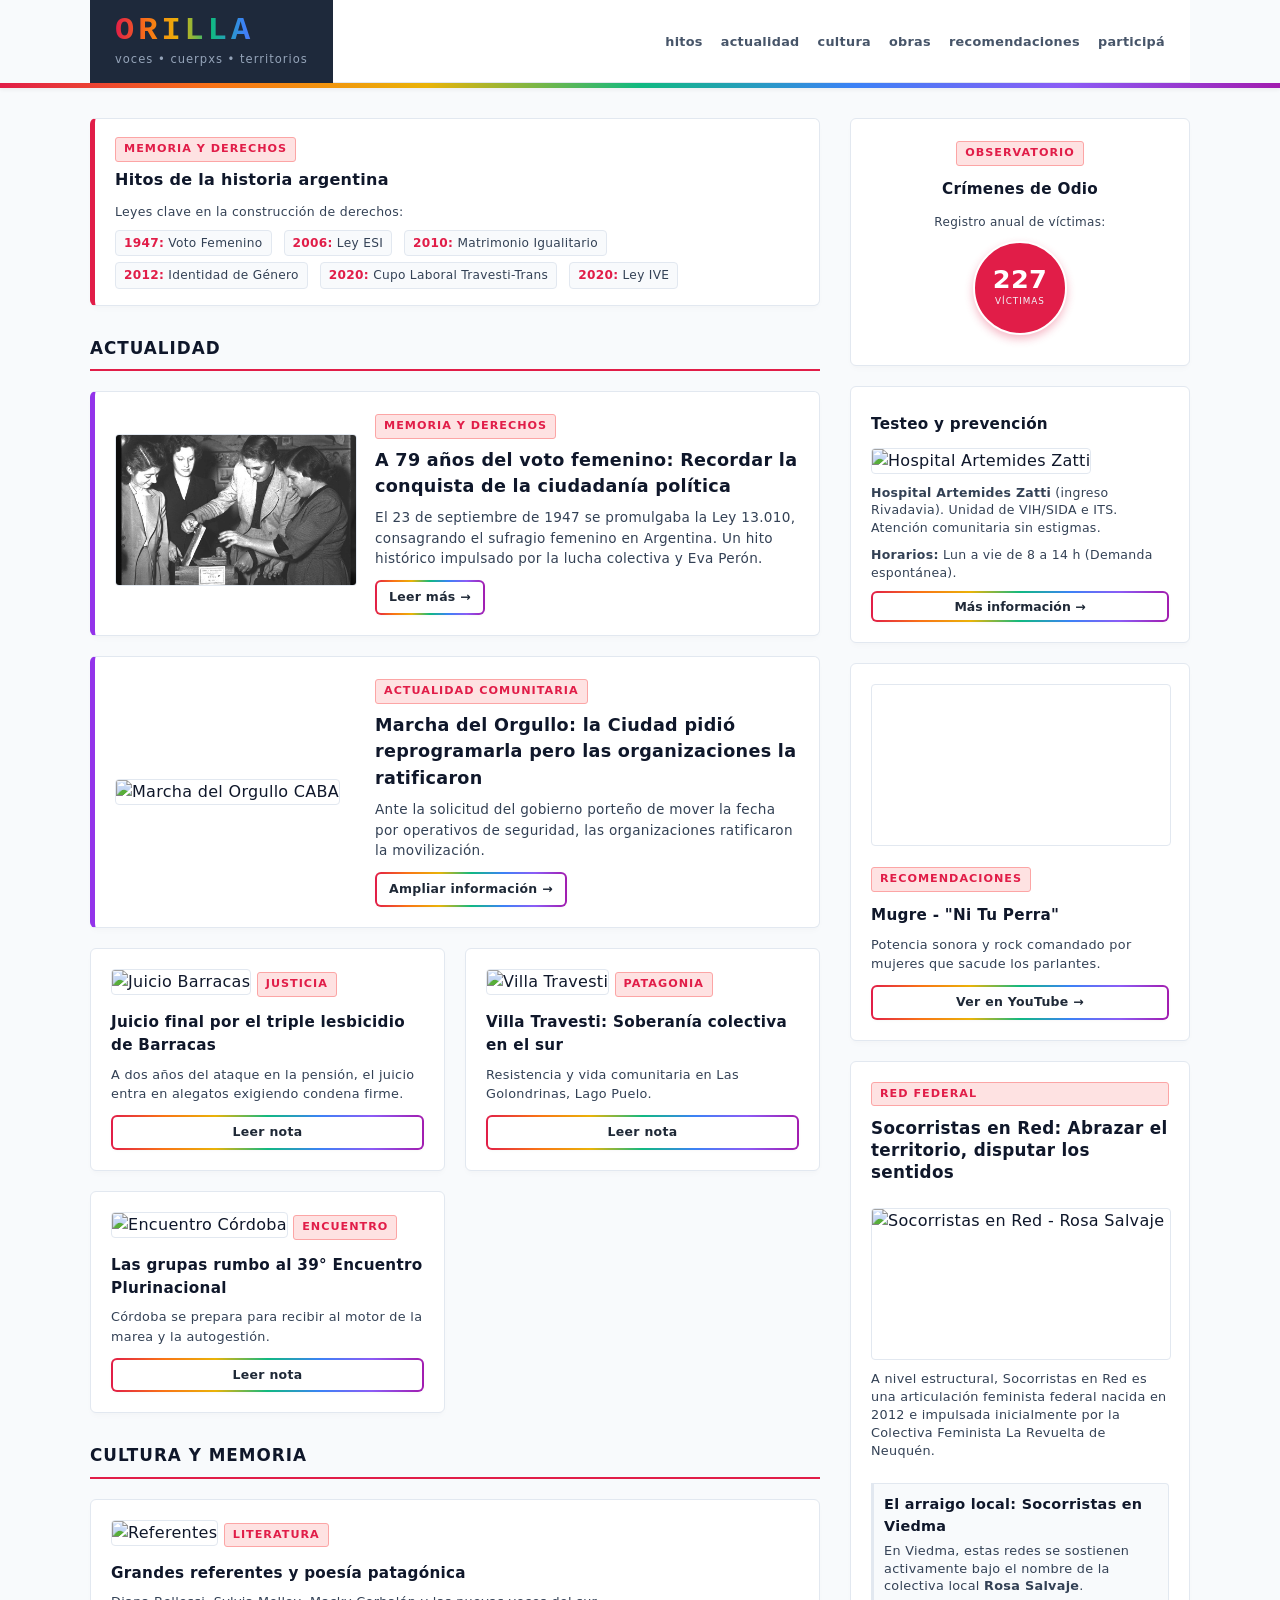
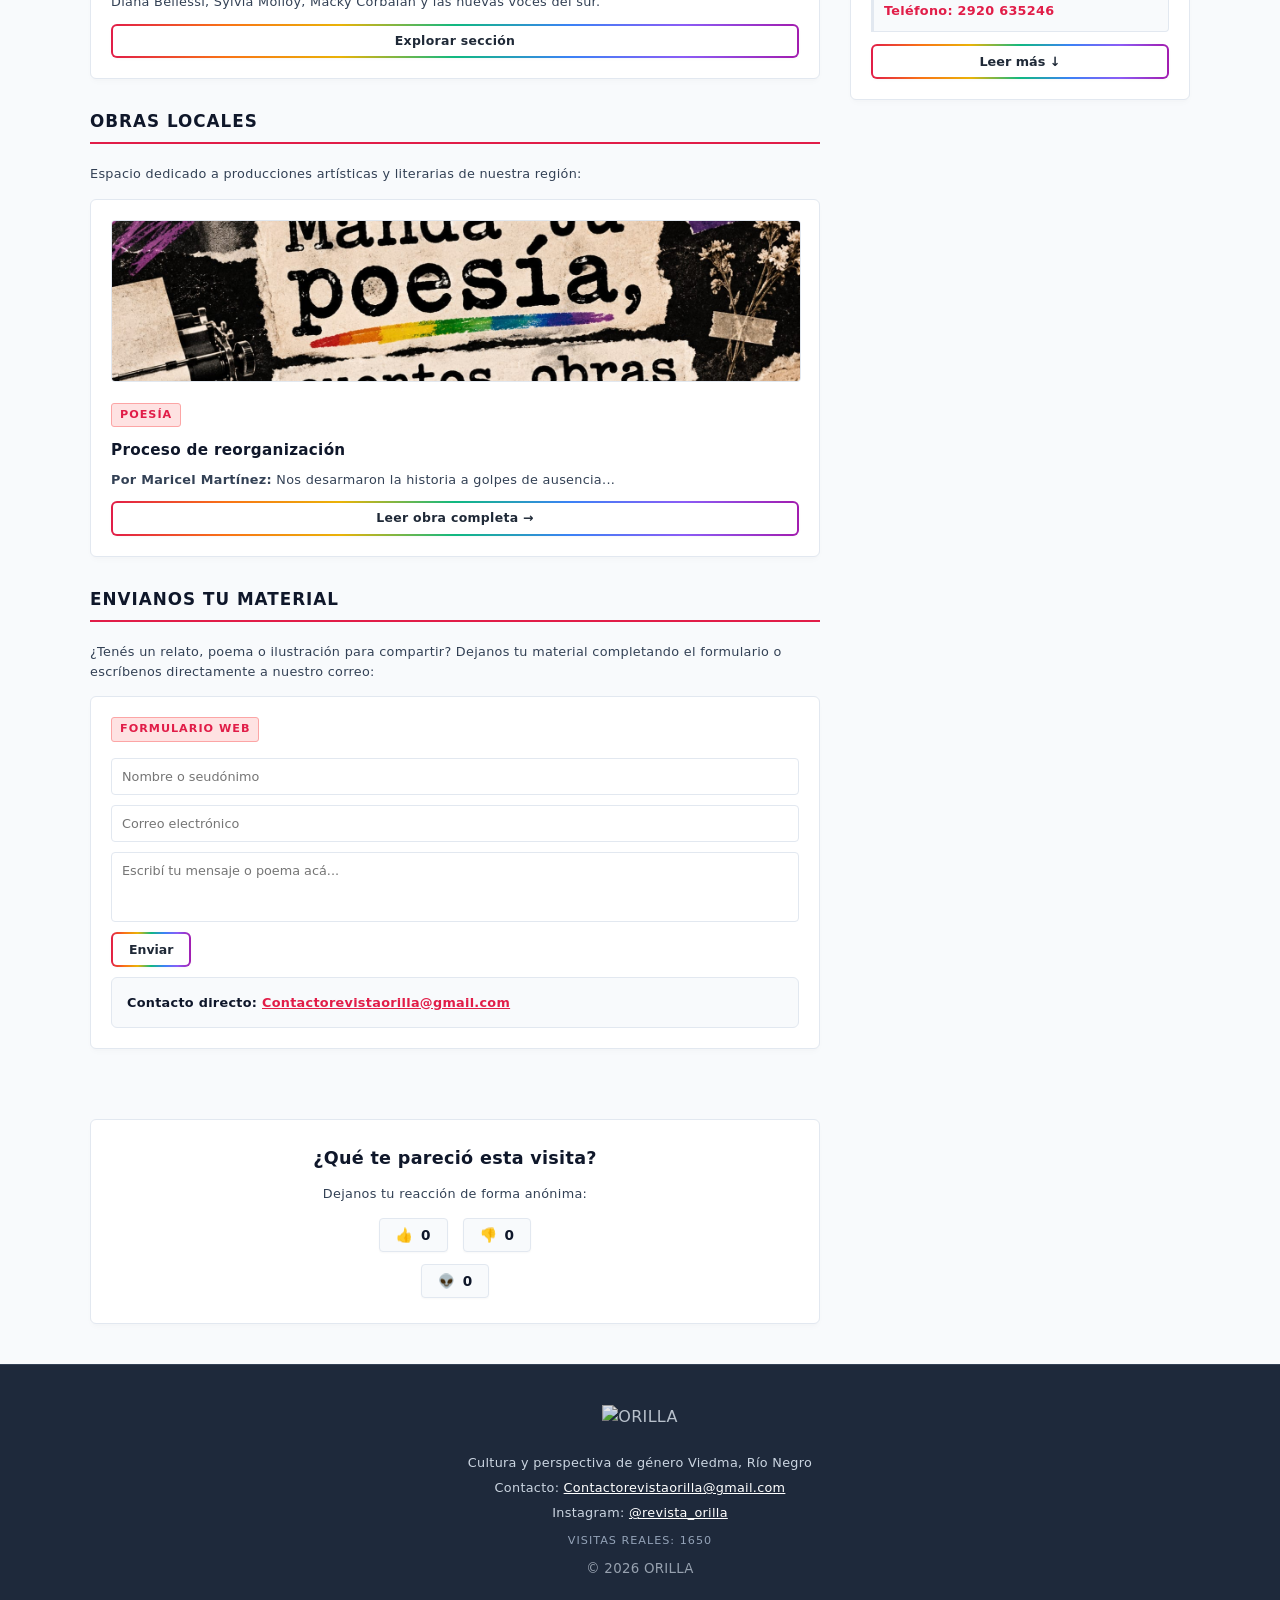
==== commit 7ece252d: "Update index.html" ====
--- a/index.html
+++ b/index.html
@@ -45,7 +45,7 @@
 flex-wrap: wrap;
 }
 .header-logo-parte {
-background-color: #1e293b; /* Fondo negro/gris oscuro como estaba */
+background-color: #1e293b; /* Fondo oscuro para el logo */
 padding: 15px 25px;
 display: flex;
 flex-direction: column;
@@ -73,11 +73,17 @@
 font-size: 2rem;
 font-weight: bold;
 letter-spacing: 4px;
-color: #ffffff;
 margin: 0;
 line-height: 1;
 text-transform: uppercase;
 font-family: "Courier New", Courier, monospace;
+
+/* Texto en arcoíris */
+background: linear-gradient(90deg, #e11d48, #f97316, #eab308, #10b981, #3b82f6, #8b5cf6, #a21caf);
+-webkit-background-clip: text;
+-webkit-text-fill-color: transparent;
+background-clip: text;
+color: transparent;
 }
 .subtitulo-logo {
 font-size: 0.72rem;
@@ -190,7 +196,7 @@
 color: var(--color-primario);
 }
 
-/* BOTONES: Fondo blanco, texto oscuro y borde arcoíris LGBT */
+/* BOTONES: Fondo blanco, texto oscuro y borde arcoíris */
 .btn {
 display: inline-block;
 background-color: #ffffff;
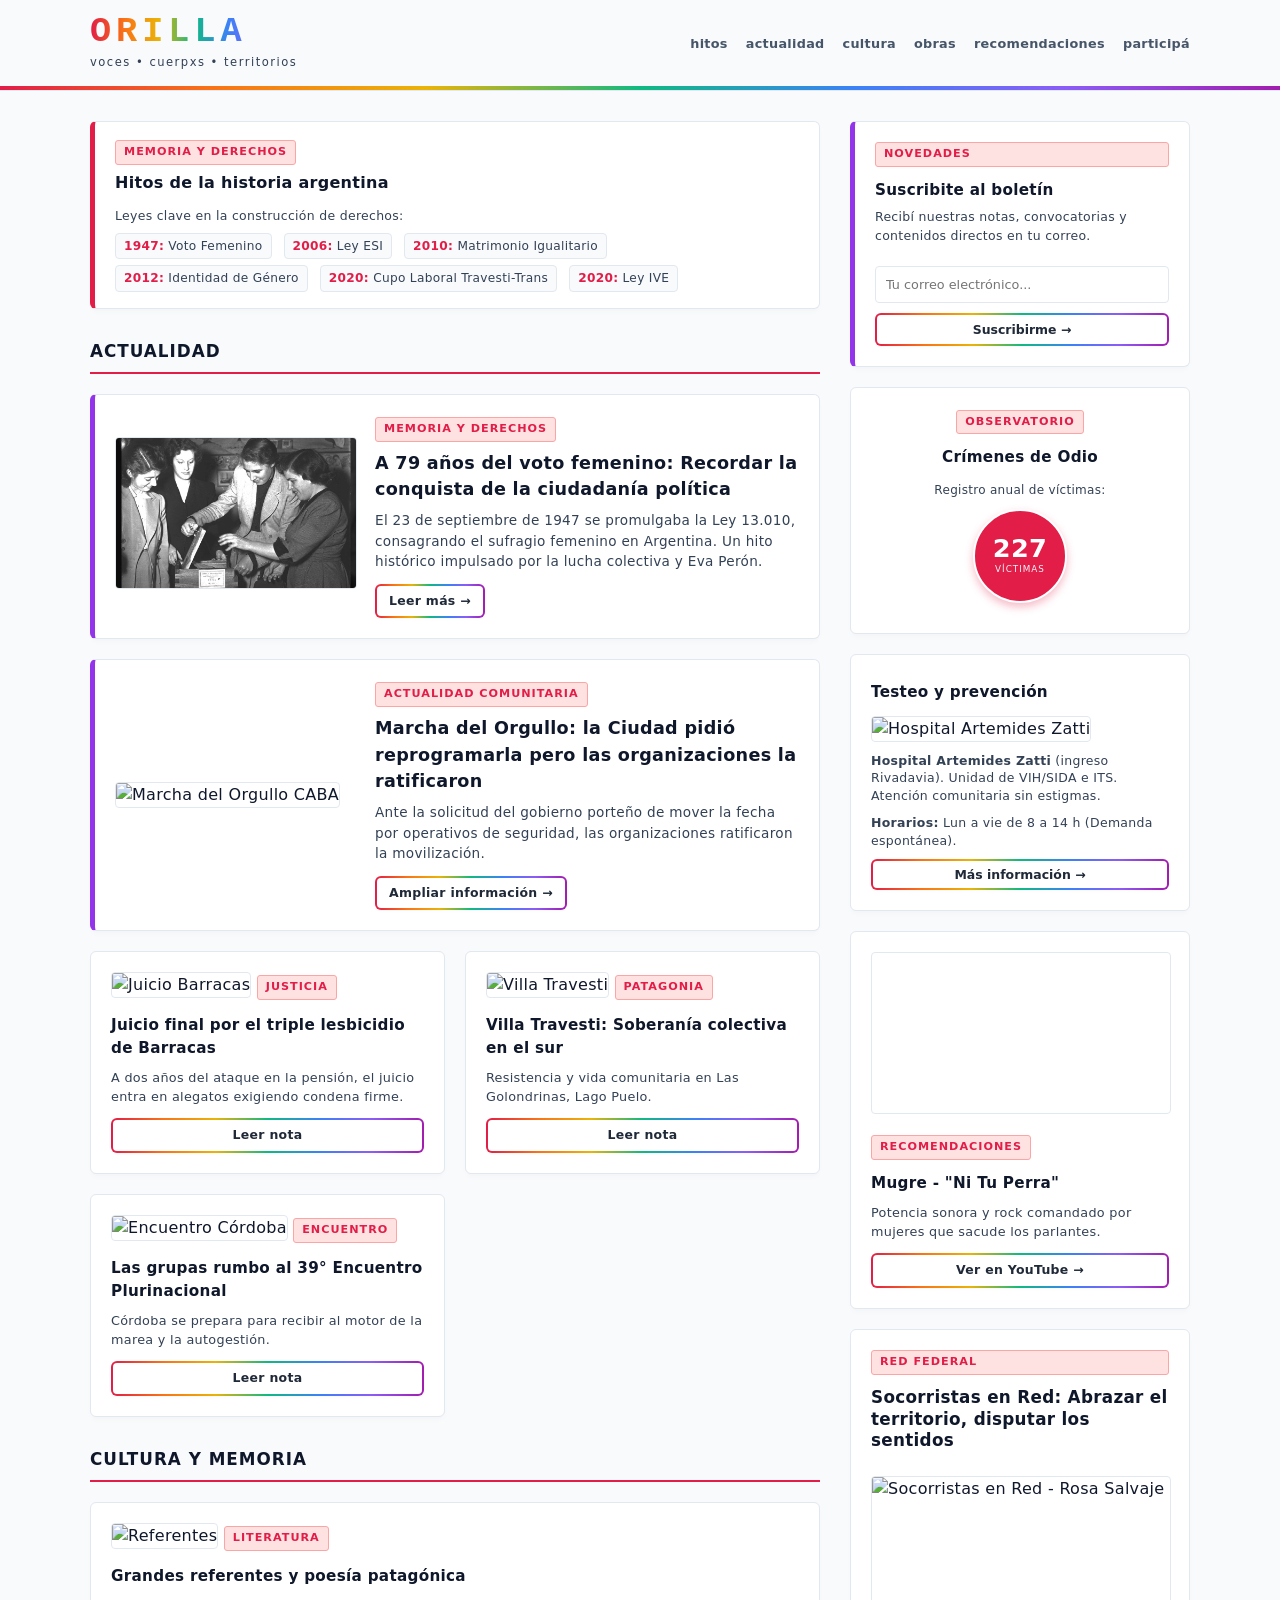
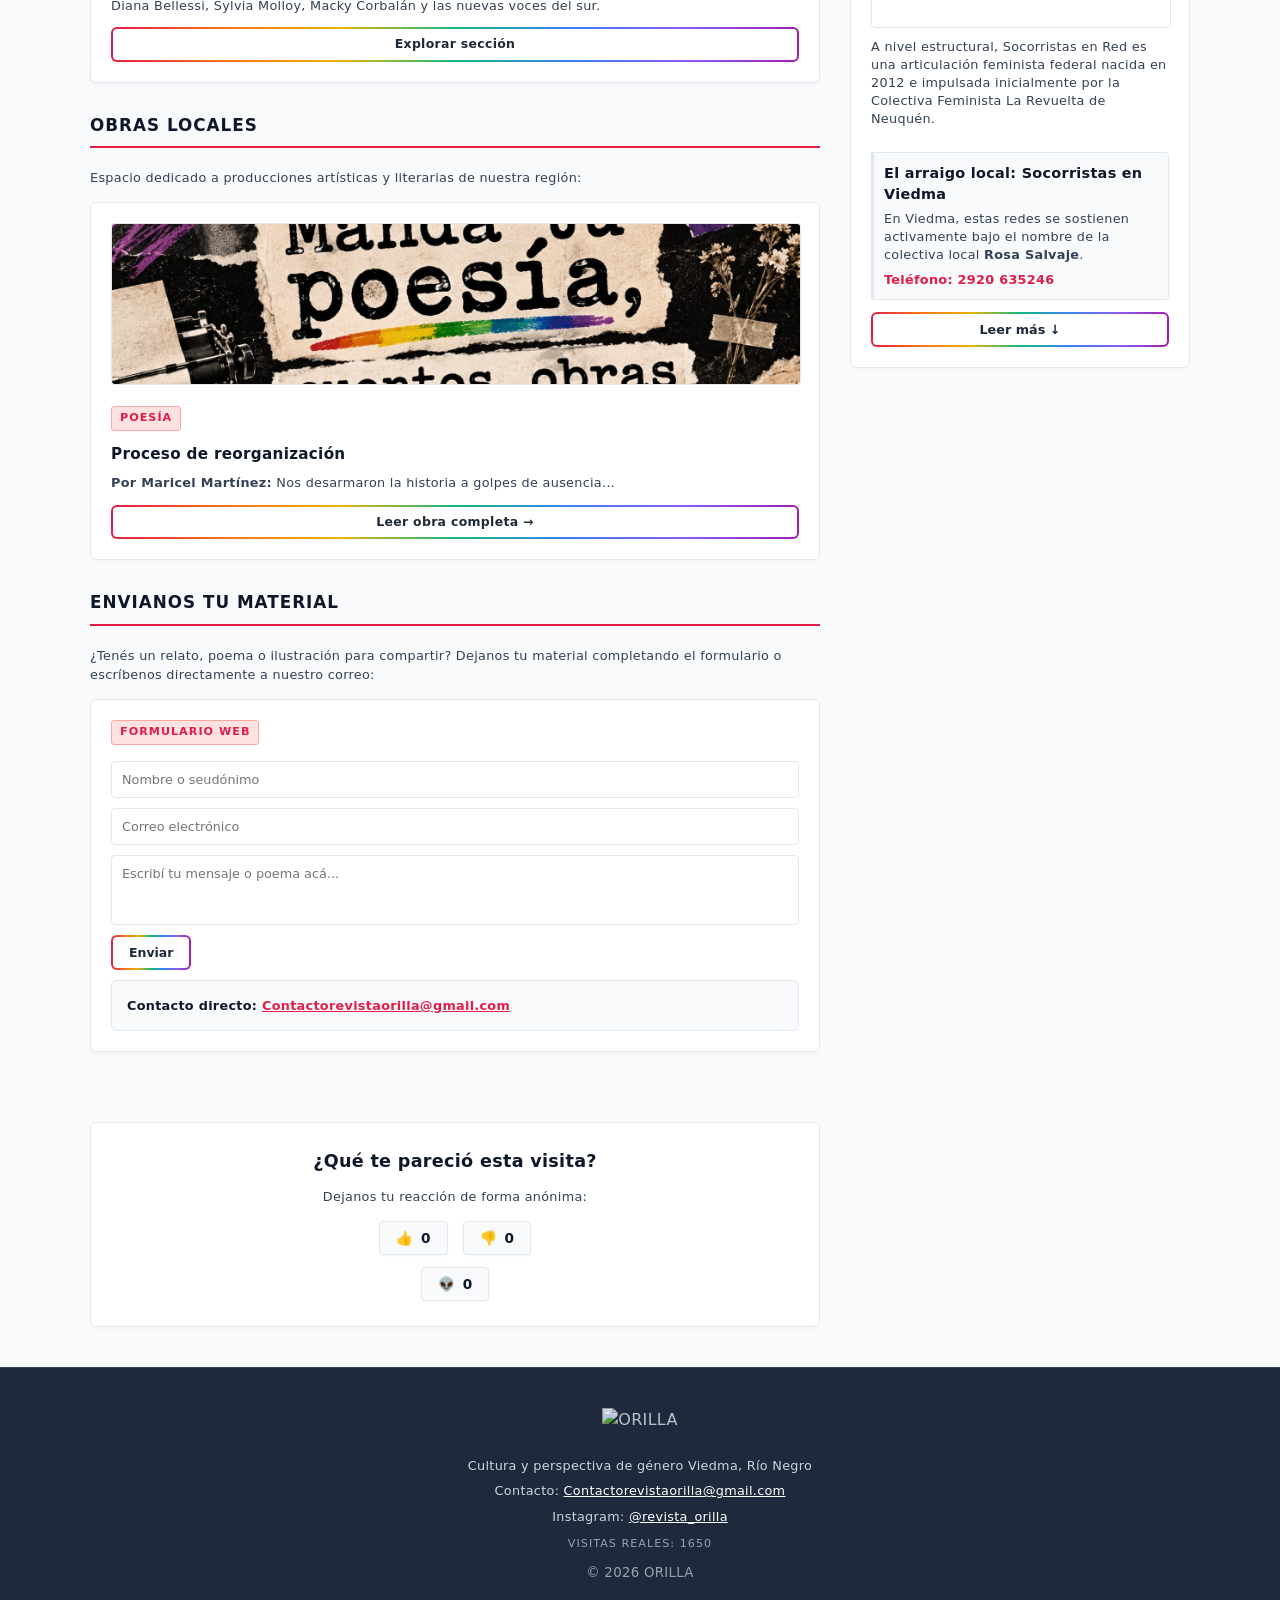
==== commit a87210d7: "Update index.html" ====
--- a/index.html
+++ b/index.html
@@ -29,56 +29,39 @@
 letter-spacing: 0.3px;
 }
 
-/* ENCABEZADO DIVIDIDO: Logo en fondo oscuro / Navegación en fondo claro */
+/* ENCABEZADO FLOTANTE Y LIMPIO */
 header {
 position: sticky;
 top: 0;
 z-index: 100;
-box-shadow: 0 2px 4px rgba(0,0,0,0.05);
+background-color: rgba(248, 250, 252, 0.95);
+backdrop-filter: blur(8px);
+border-bottom: 1px solid var(--borde-suave);
 }
 .header-container {
 max-width: 1100px;
 margin: 0 auto;
 display: flex;
 justify-content: space-between;
-align-items: stretch;
+align-items: center;
+padding: 15px 20px;
 flex-wrap: wrap;
-}
-.header-logo-parte {
-background-color: #1e293b; /* Fondo oscuro para el logo */
-padding: 15px 25px;
+gap: 15px;
+}
+.logo-texto-area {
 display: flex;
 flex-direction: column;
-justify-content: center;
-}
-.header-nav-parte {
-background-color: #ffffff; /* Fondo blanco limpio para la navegación */
-padding: 15px 25px;
-display: flex;
-align-items: center;
-flex-grow: 1;
-justify-content: flex-end;
-border-bottom: 1px solid var(--borde-suave);
-}
-.barra-arcoiris {
-height: 5px;
-width: 100%;
-background: linear-gradient(90deg, #e11d48, #f97316, #eab308, #10b981, #3b82f6, #8b5cf6, #a21caf);
-}
-.logo-texto-area {
-display: flex;
-flex-direction: column;
 }
 .logo-principal {
-font-size: 2rem;
+font-size: 2.2rem;
 font-weight: bold;
-letter-spacing: 4px;
+letter-spacing: 5px;
 margin: 0;
 line-height: 1;
 text-transform: uppercase;
 font-family: "Courier New", Courier, monospace;
 
-/* Texto en arcoíris */
+/* Texto en arcoíris flotante */
 background: linear-gradient(90deg, #e11d48, #f97316, #eab308, #10b981, #3b82f6, #8b5cf6, #a21caf);
 -webkit-background-clip: text;
 -webkit-text-fill-color: transparent;
@@ -87,10 +70,10 @@
 }
 .subtitulo-logo {
 font-size: 0.72rem;
-color: #94a3b8;
+color: var(--color-texto-secundario);
 font-weight: normal;
 text-transform: lowercase;
-letter-spacing: 1px;
+letter-spacing: 1.5px;
 margin-top: 4px;
 font-family: system-ui, -apple-system, BlinkMacSystemFont, "Segoe UI", Roboto, Helvetica, Arial, sans-serif;
 }
@@ -108,7 +91,7 @@
 align-items: center;
 }
 nav a {
-color: #475569; /* Texto de navegación oscuro para el fondo blanco */
+color: #475569;
 text-decoration: none;
 font-weight: 600;
 font-size: 0.8rem;
@@ -118,6 +101,11 @@
 nav a:hover {
 color: #e11d48;
 }
+.barra-arcoiris {
+height: 4px;
+width: 100%;
+background: linear-gradient(90deg, #e11d48, #f97316, #eab308, #10b981, #3b82f6, #8b5cf6, #a21caf);
+}
 
 main {
 max-width: 1100px;
@@ -134,7 +122,11 @@
 .layout-principal {
 grid-template-columns: 1fr;
 }
-.header-nav-parte {
+.header-container {
+justify-content: center;
+text-align: center;
+}
+nav {
 justify-content: center;
 }
 }
@@ -481,13 +473,10 @@
 <body>
 <header>
 <div class="header-container">
-<div class="header-logo-parte">
 <div class="logo-texto-area">
 <span class="logo-principal">ORILLA</span>
 <span class="subtitulo-logo">voces • cuerpxs • territorios</span>
 </div>
-</div>
-<div class="header-nav-parte">
 <nav>
 <a href="#hitos">hitos</a>
 <a href="#actualidad">actualidad</a>
@@ -496,7 +485,6 @@
 <a href="#recomendaciones">recomendaciones</a>
 <a href="#participa">participá</a>
 </nav>
-</div>
 </div>
 <div class="barra-arcoiris"></div>
 </header>
@@ -640,7 +628,21 @@
 </div>
 </div>
 </div>
+
 <aside class="sidebar-derecha">
+<div class="tarjeta" style="border-left: 5px solid var(--color-secundario); margin: 0;">
+<span class="badge">Novedades</span>
+<h3 style="color: var(--color-texto); font-size: 0.95rem; margin: 4px 0 6px 0;">Suscribite al boletín</h3>
+<p style="font-size: 0.78rem; color: var(--color-texto-secundario); margin-bottom: 12px;">Recibí nuestras notas, convocatorias y contenidos directos en tu correo.</p>
+<form class="form-compacto" action="https://formspree.io/f/xrpbeeol" method="POST" onsubmit="alertaSuscripcion(event)">
+<input type="email" name="email_suscripcion" placeholder="Tu correo electrónico..." required>
+<button type="submit" class="btn" style="width: 100%; box-sizing: border-box; text-align: center; cursor:pointer; padding: 7px 12px; font-size: 0.78rem;">Suscribirme →</button>
+</form>
+<div id="mensaje-exito-sus" style="display:none; margin-top:10px; font-size:0.75rem; color:#10b981; font-weight:bold; text-align:center;">
+¡Gracias por sumarte a Orilla! 💌
+</div>
+</div>
+
 <div class="observatorio-independiente">
 <span class="badge">Observatorio</span>
 <h3 style="color: var(--color-texto); font-size: 0.95rem; margin: 4px 0;">Crímenes de Odio</h3>
@@ -793,6 +795,28 @@
 function cerrarModal() {
     document.getElementById("modal-zatti").style.display = "none";
 }
+
+function alertaSuscripcion(e) {
+    e.preventDefault();
+    let form = e.target;
+    fetch(form.action, {
+        method: 'POST',
+        body: new FormData(form),
+        headers: { 'Accept': 'application/json' }
+    }).then(response => {
+        if (response.ok) {
+            document.getElementById("mensaje-exito-sus").style.display = "block";
+            form.reset();
+            setTimeout(() => {
+                document.getElementById("mensaje-exito-sus").style.display = "none";
+            }, 5000);
+        } else {
+            alert("Hubo un error al registrar la suscripción. Intentá nuevamente.");
+        }
+    }).catch(error => {
+        alert("Hubo un error de conexión.");
+    });
+}
 </script>
 </body>
 </html>
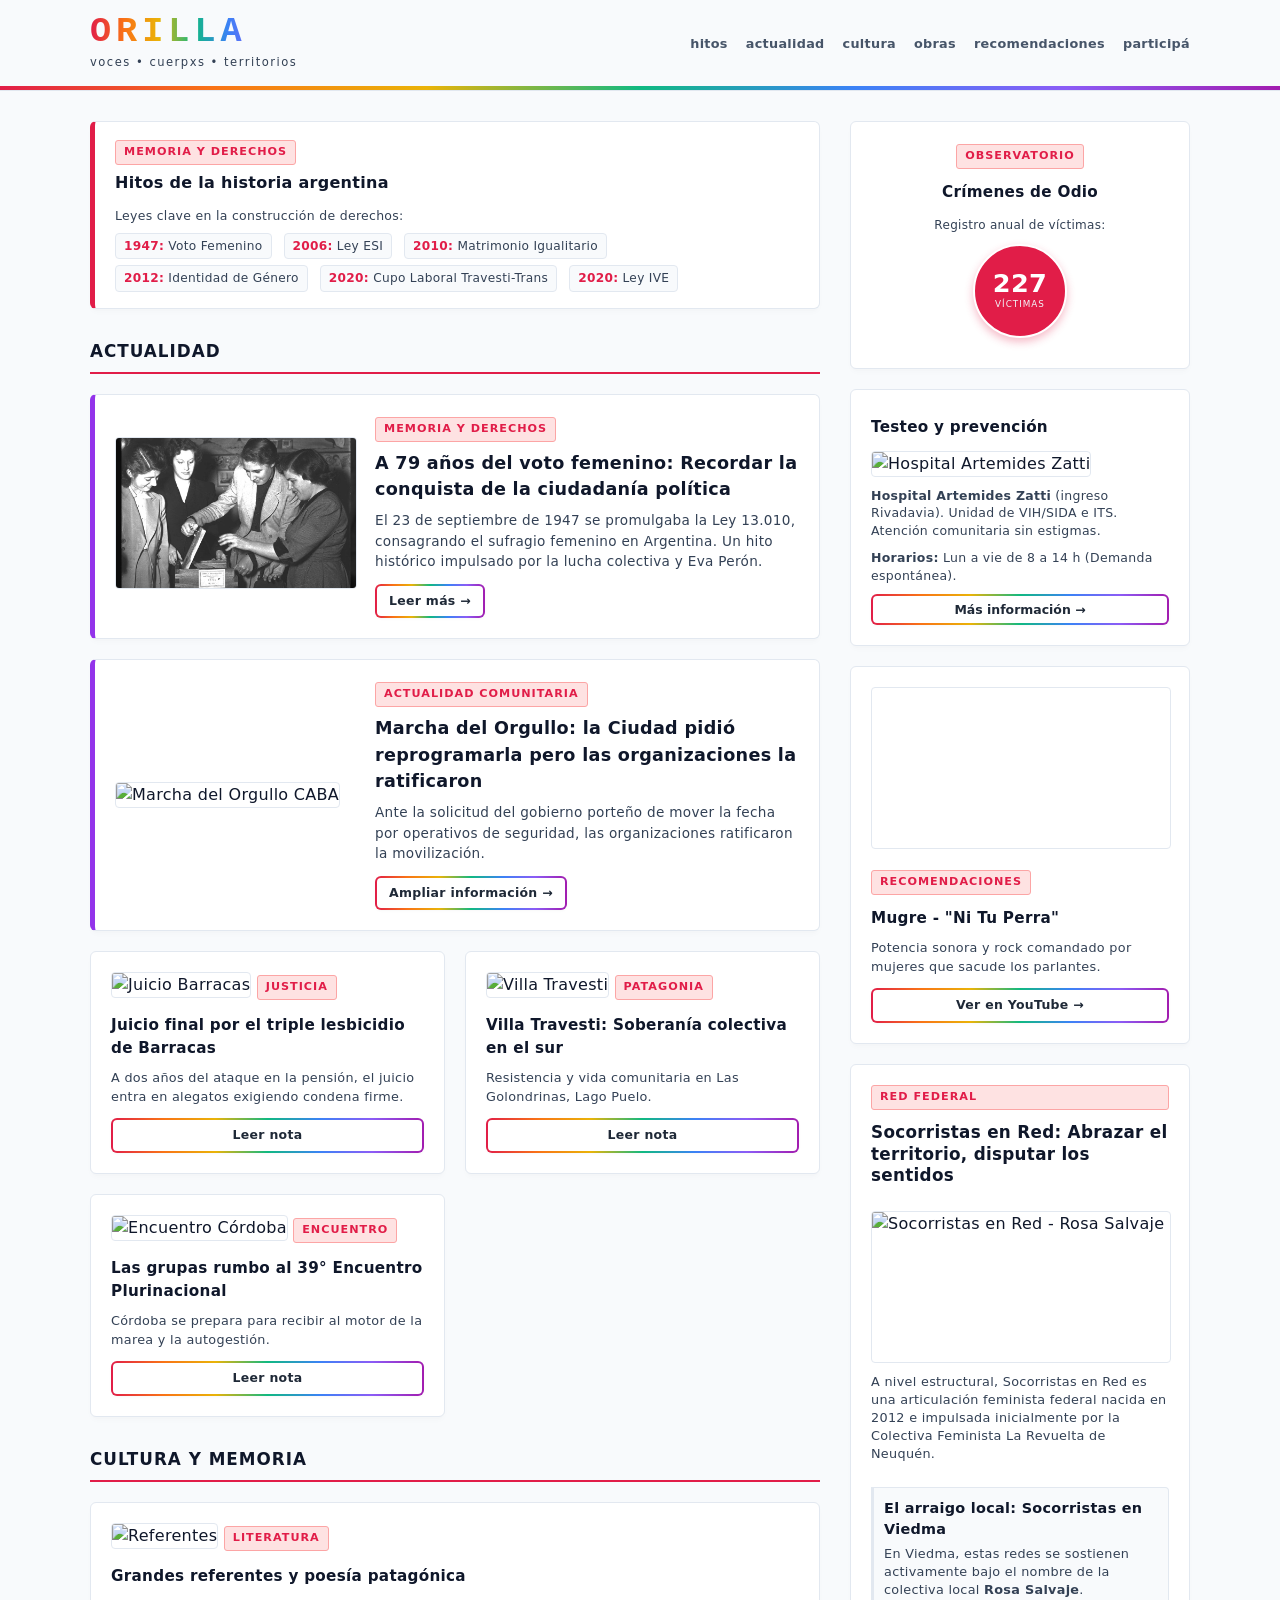
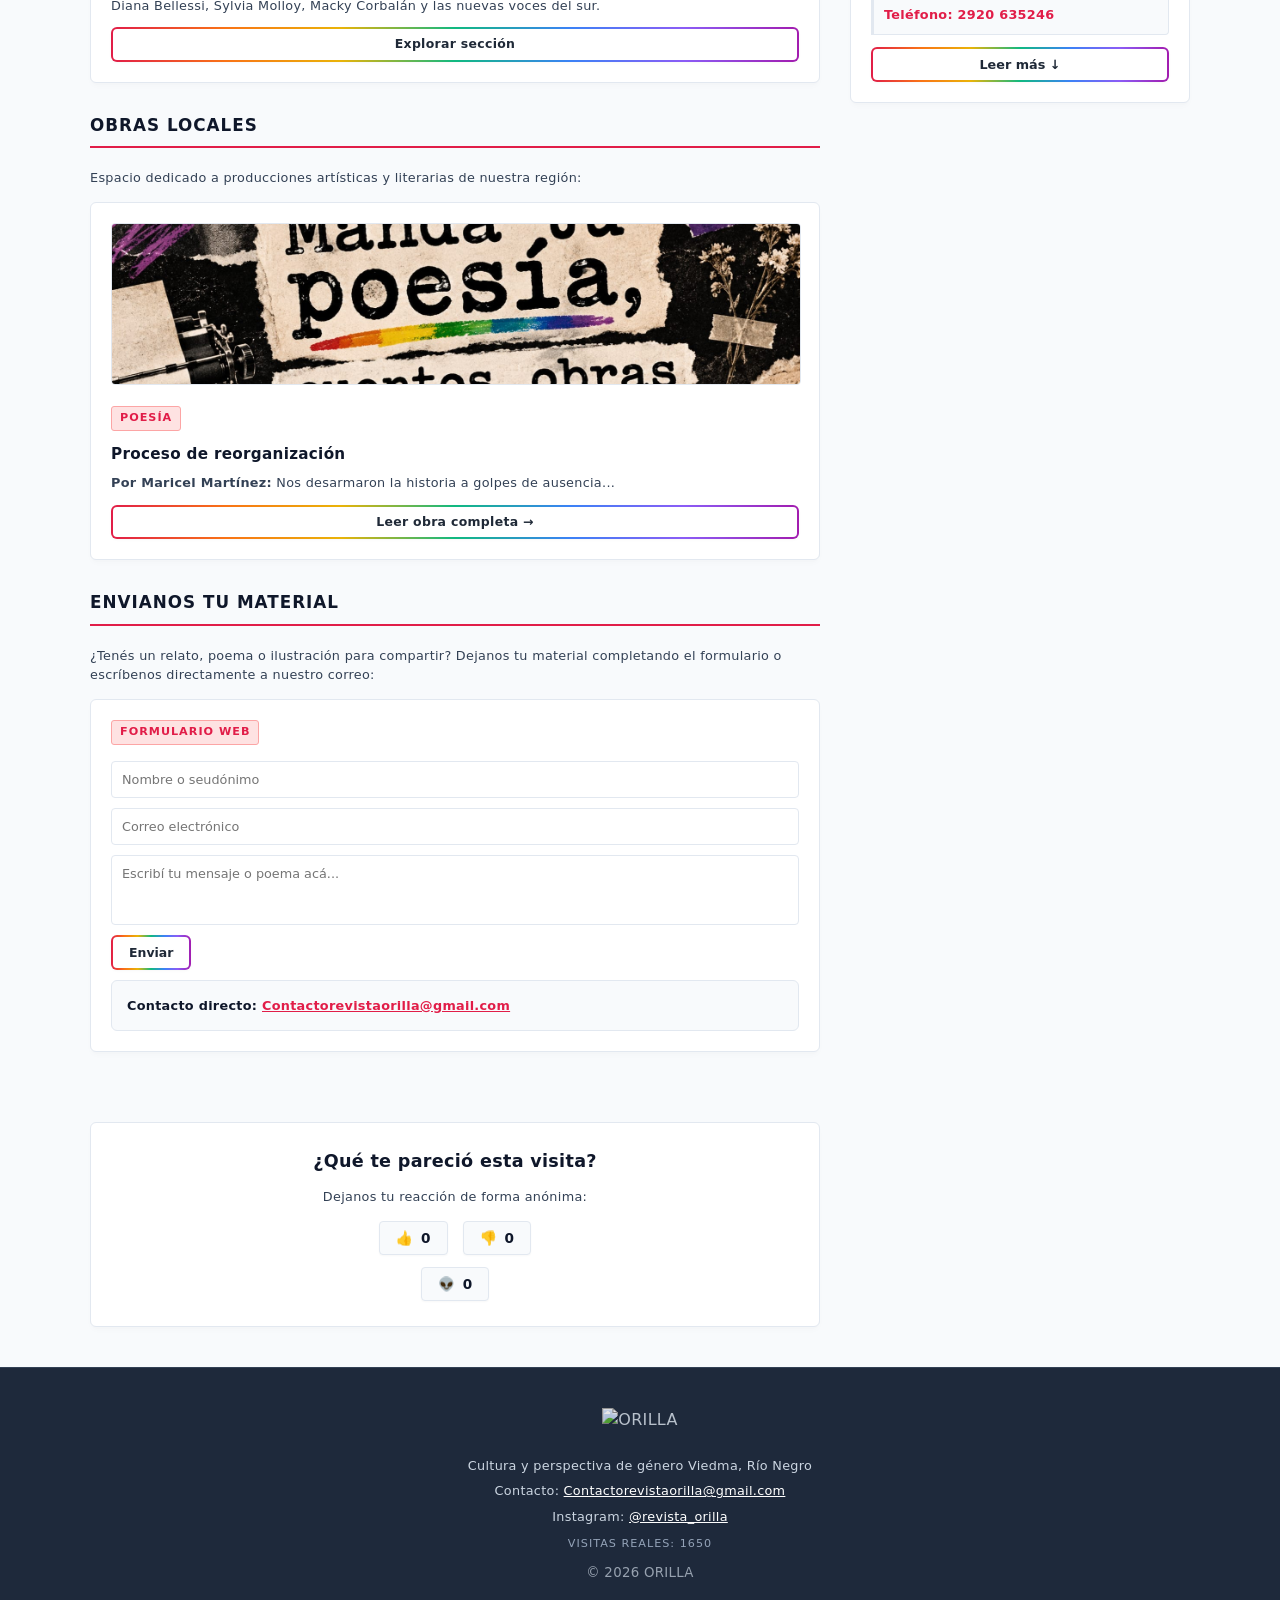
==== commit f45a1371: "Update index.html" ====
--- a/index.html
+++ b/index.html
@@ -630,19 +630,6 @@
 </div>
 
 <aside class="sidebar-derecha">
-<div class="tarjeta" style="border-left: 5px solid var(--color-secundario); margin: 0;">
-<span class="badge">Novedades</span>
-<h3 style="color: var(--color-texto); font-size: 0.95rem; margin: 4px 0 6px 0;">Suscribite al boletín</h3>
-<p style="font-size: 0.78rem; color: var(--color-texto-secundario); margin-bottom: 12px;">Recibí nuestras notas, convocatorias y contenidos directos en tu correo.</p>
-<form class="form-compacto" action="https://formspree.io/f/xrpbeeol" method="POST" onsubmit="alertaSuscripcion(event)">
-<input type="email" name="email_suscripcion" placeholder="Tu correo electrónico..." required>
-<button type="submit" class="btn" style="width: 100%; box-sizing: border-box; text-align: center; cursor:pointer; padding: 7px 12px; font-size: 0.78rem;">Suscribirme →</button>
-</form>
-<div id="mensaje-exito-sus" style="display:none; margin-top:10px; font-size:0.75rem; color:#10b981; font-weight:bold; text-align:center;">
-¡Gracias por sumarte a Orilla! 💌
-</div>
-</div>
-
 <div class="observatorio-independiente">
 <span class="badge">Observatorio</span>
 <h3 style="color: var(--color-texto); font-size: 0.95rem; margin: 4px 0;">Crímenes de Odio</h3>
@@ -795,28 +782,6 @@
 function cerrarModal() {
     document.getElementById("modal-zatti").style.display = "none";
 }
-
-function alertaSuscripcion(e) {
-    e.preventDefault();
-    let form = e.target;
-    fetch(form.action, {
-        method: 'POST',
-        body: new FormData(form),
-        headers: { 'Accept': 'application/json' }
-    }).then(response => {
-        if (response.ok) {
-            document.getElementById("mensaje-exito-sus").style.display = "block";
-            form.reset();
-            setTimeout(() => {
-                document.getElementById("mensaje-exito-sus").style.display = "none";
-            }, 5000);
-        } else {
-            alert("Hubo un error al registrar la suscripción. Intentá nuevamente.");
-        }
-    }).catch(error => {
-        alert("Hubo un error de conexión.");
-    });
-}
 </script>
 </body>
 </html>
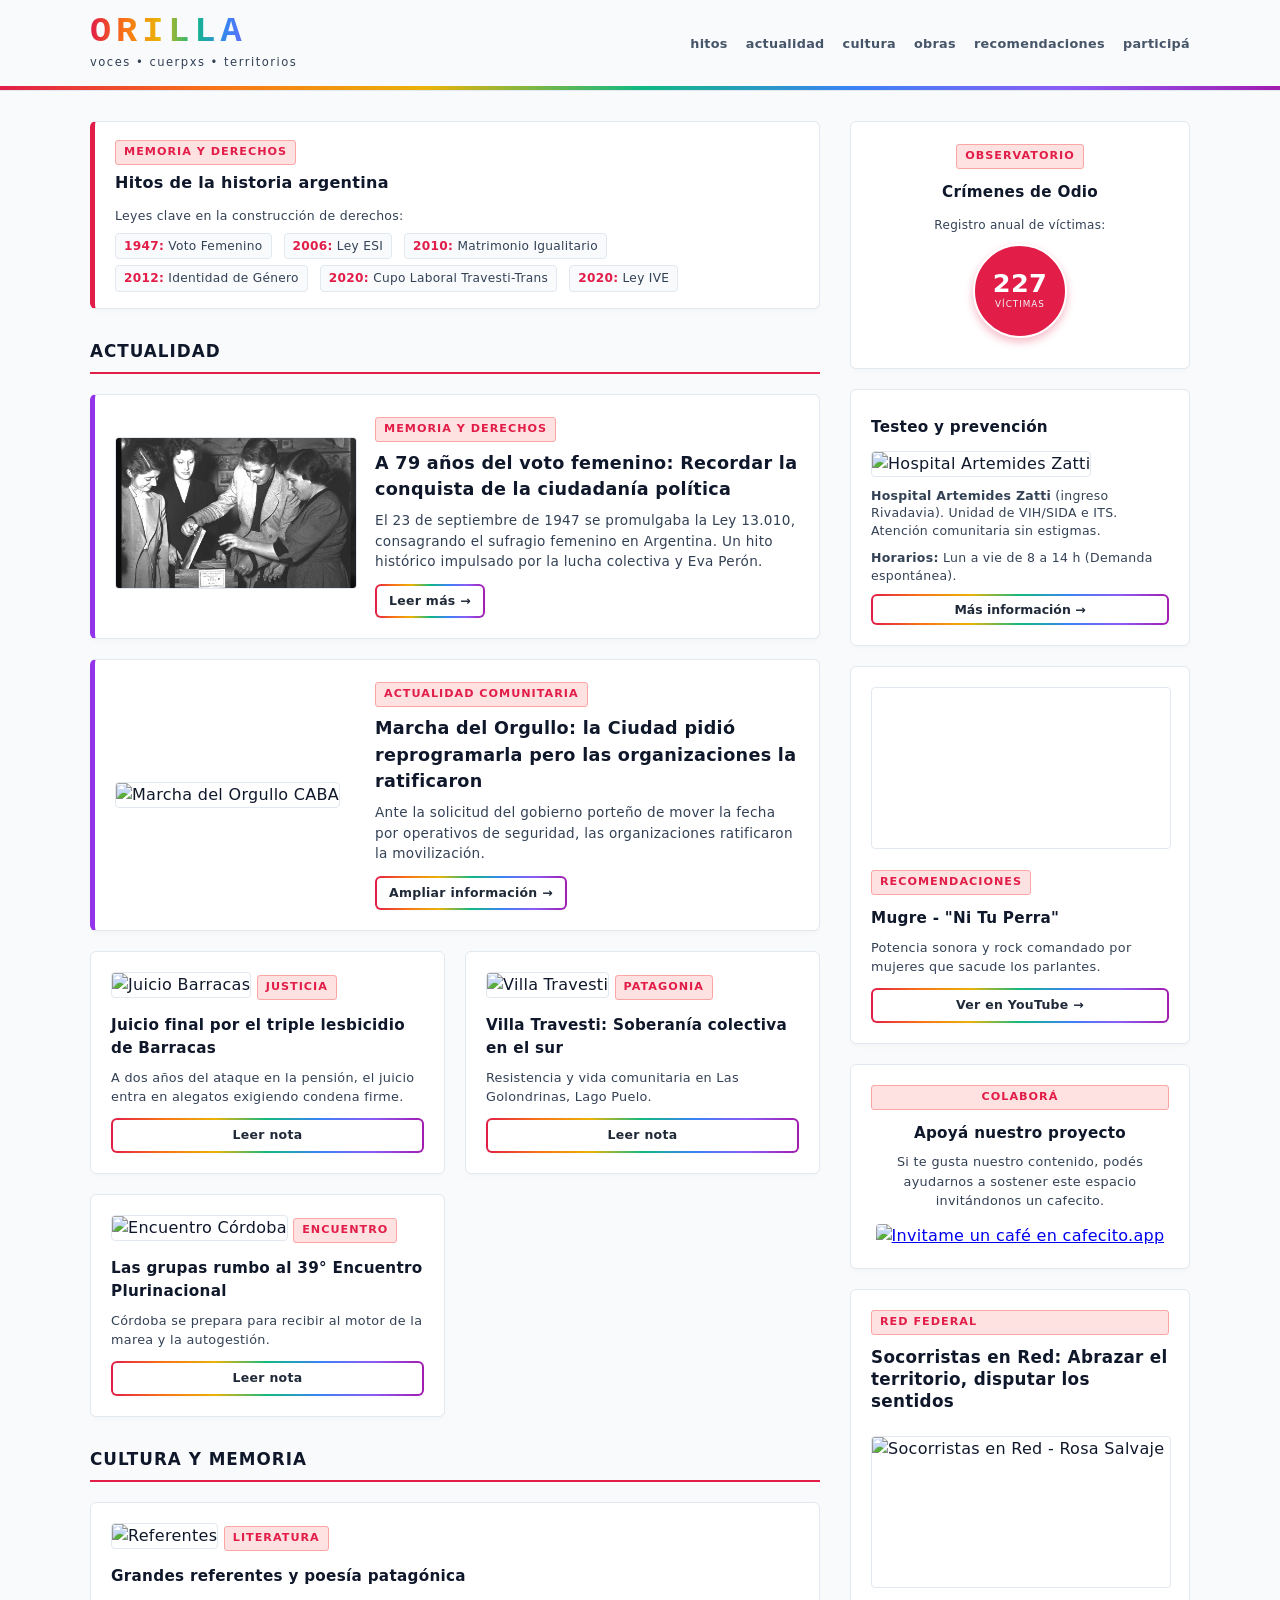
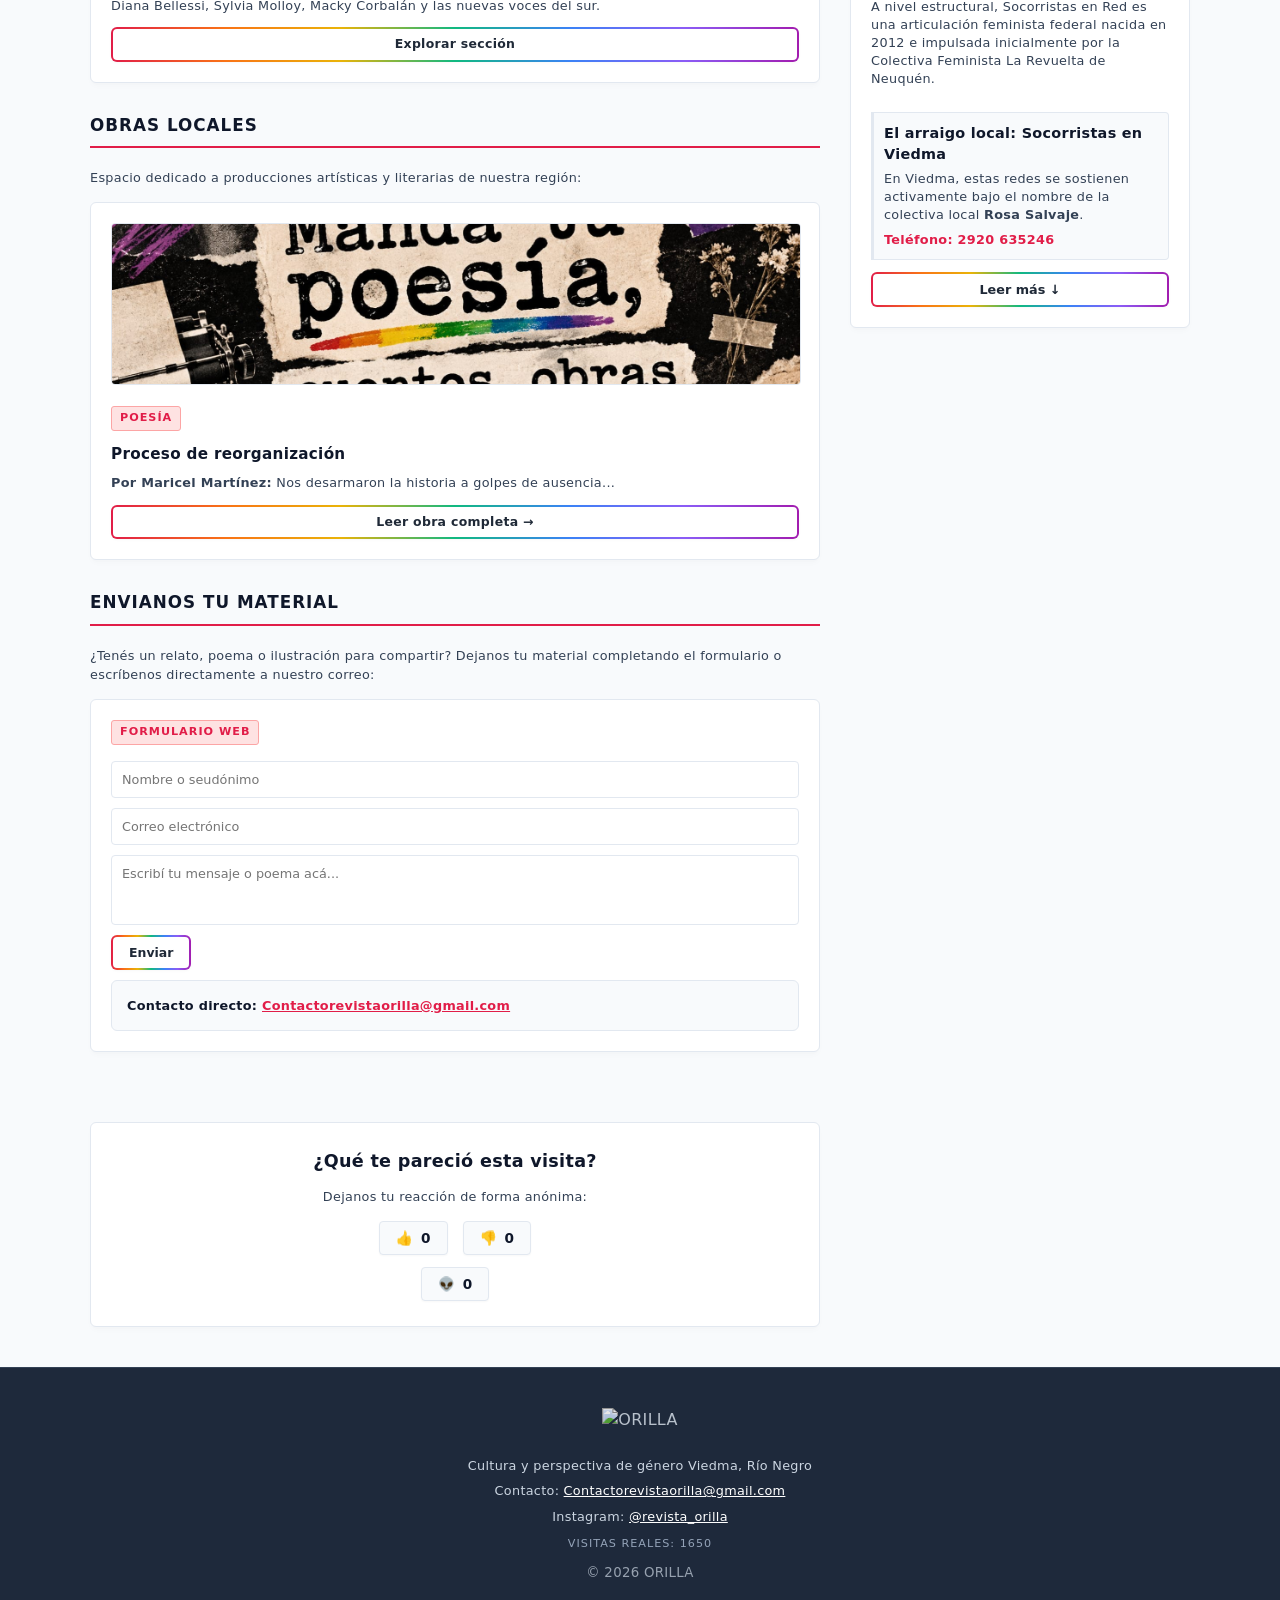
==== commit 33637048: "Update index.html" ====
--- a/index.html
+++ b/index.html
@@ -655,6 +655,17 @@
 </div>
 <a href="https://youtu.be/rzTRwztisDI" target="_blank" class="btn" style="width: 100%; box-sizing: border-box; text-align: center; padding: 6px 12px; font-size: 0.78rem;">Ver en YouTube →</a>
 </section>
+
+<!-- BOTÓN DE CAFECITO INTEGRADO -->
+<section class="tarjeta" style="margin: 0; text-align: center;">
+<span class="badge">Colaborá</span>
+<h3 style="color: var(--color-texto); font-size: 0.95rem; margin: 4px 0 8px 0;">Apoyá nuestro proyecto</h3>
+<p style="font-size: 0.8rem; color: var(--color-texto-secundario); margin: 0 0 14px 0;">Si te gusta nuestro contenido, podés ayudarnos a sostener este espacio invitándonos un cafecito.</p>
+<a href='https://cafecito.app/tu-usuario-de-cafecito' target='_blank' rel='noopener'>
+  <img srcset='https://cdn.cafecito.app/imgs/buttons/button_2_3.75x.png 3.75x' src='https://cdn.cafecito.app/imgs/buttons/button_2.png' alt='Invitame un café en cafecito.app' style="width: auto; height: auto; max-width: 100%; object-fit: contain; border: none; margin-bottom: 0;" />
+</a>
+</section>
+
 <section class="tarjeta" style="margin: 0;">
 <span class="badge">Red Federal</span>
 <h2 style="color: var(--color-texto); margin-top: 4px; font-size: 1.05rem; line-height: 1.3;">Socorristas en Red: Abrazar el territorio, disputar los sentidos</h2>
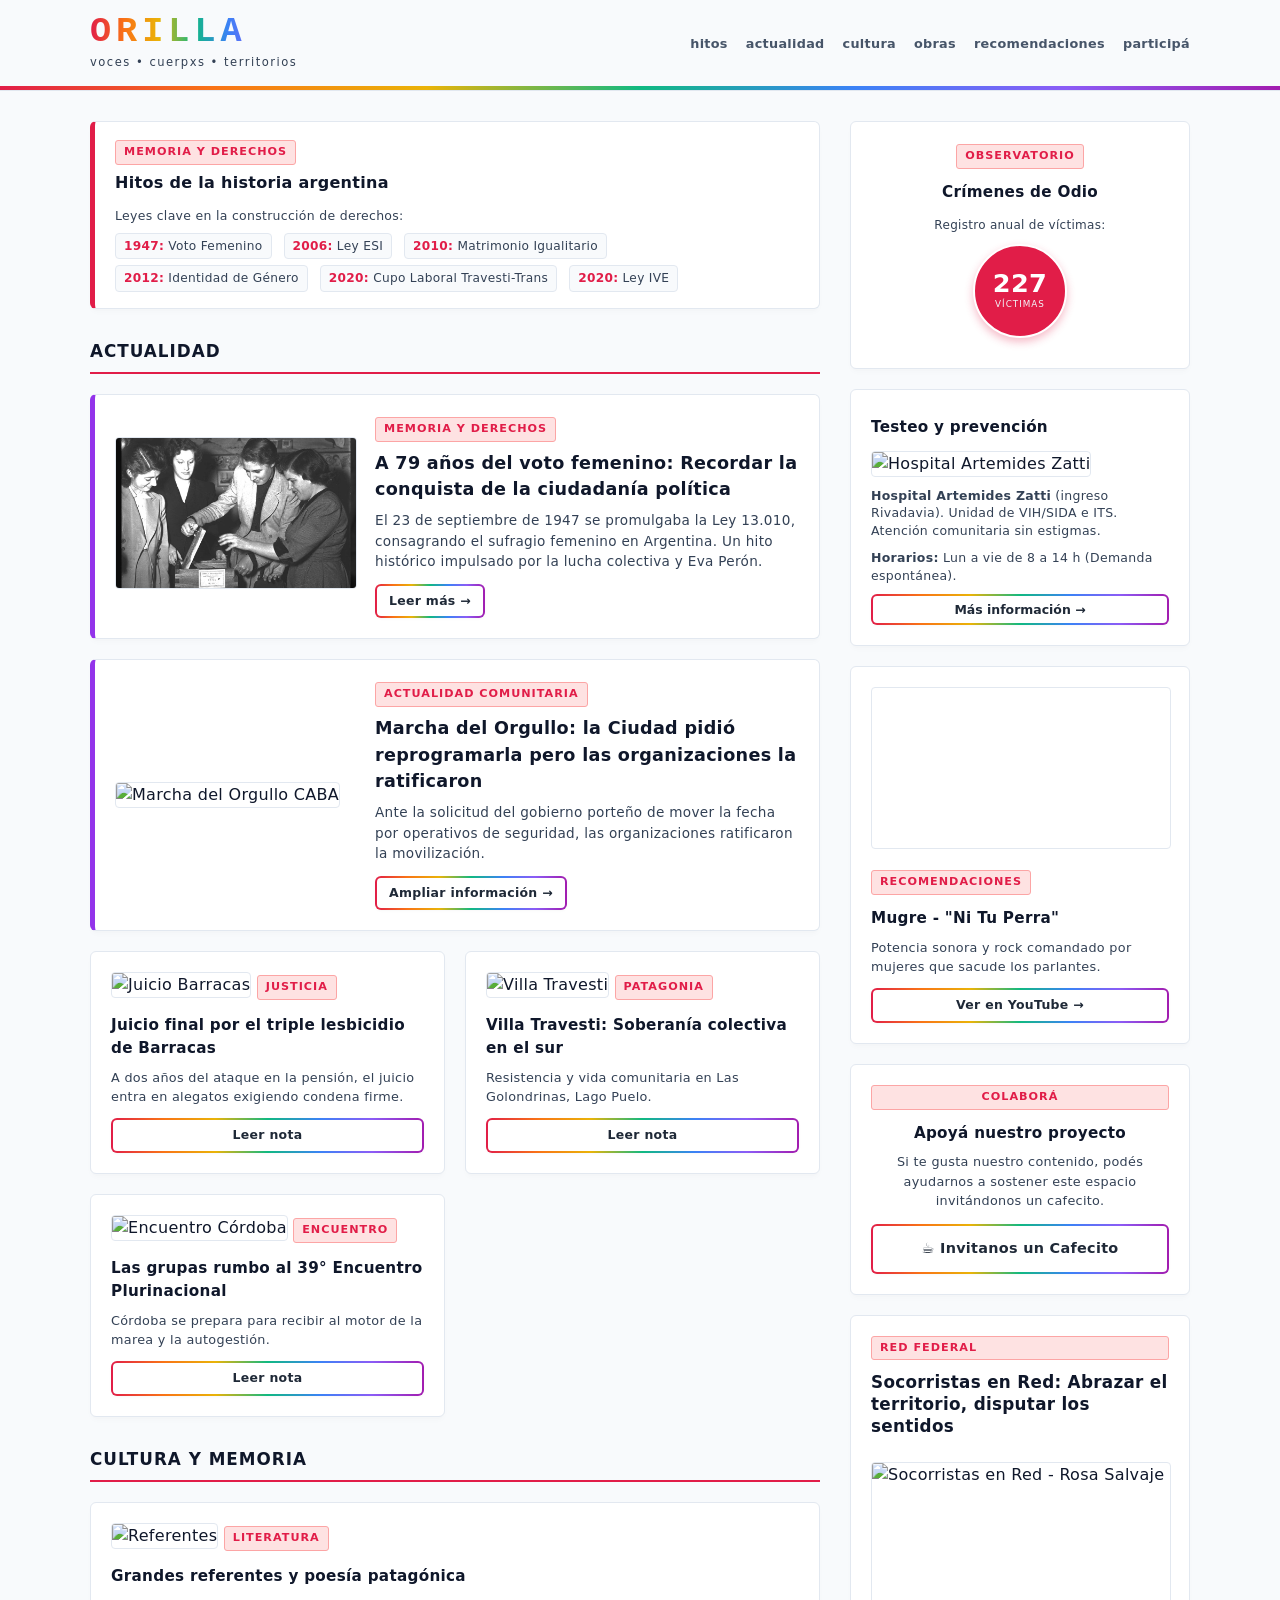
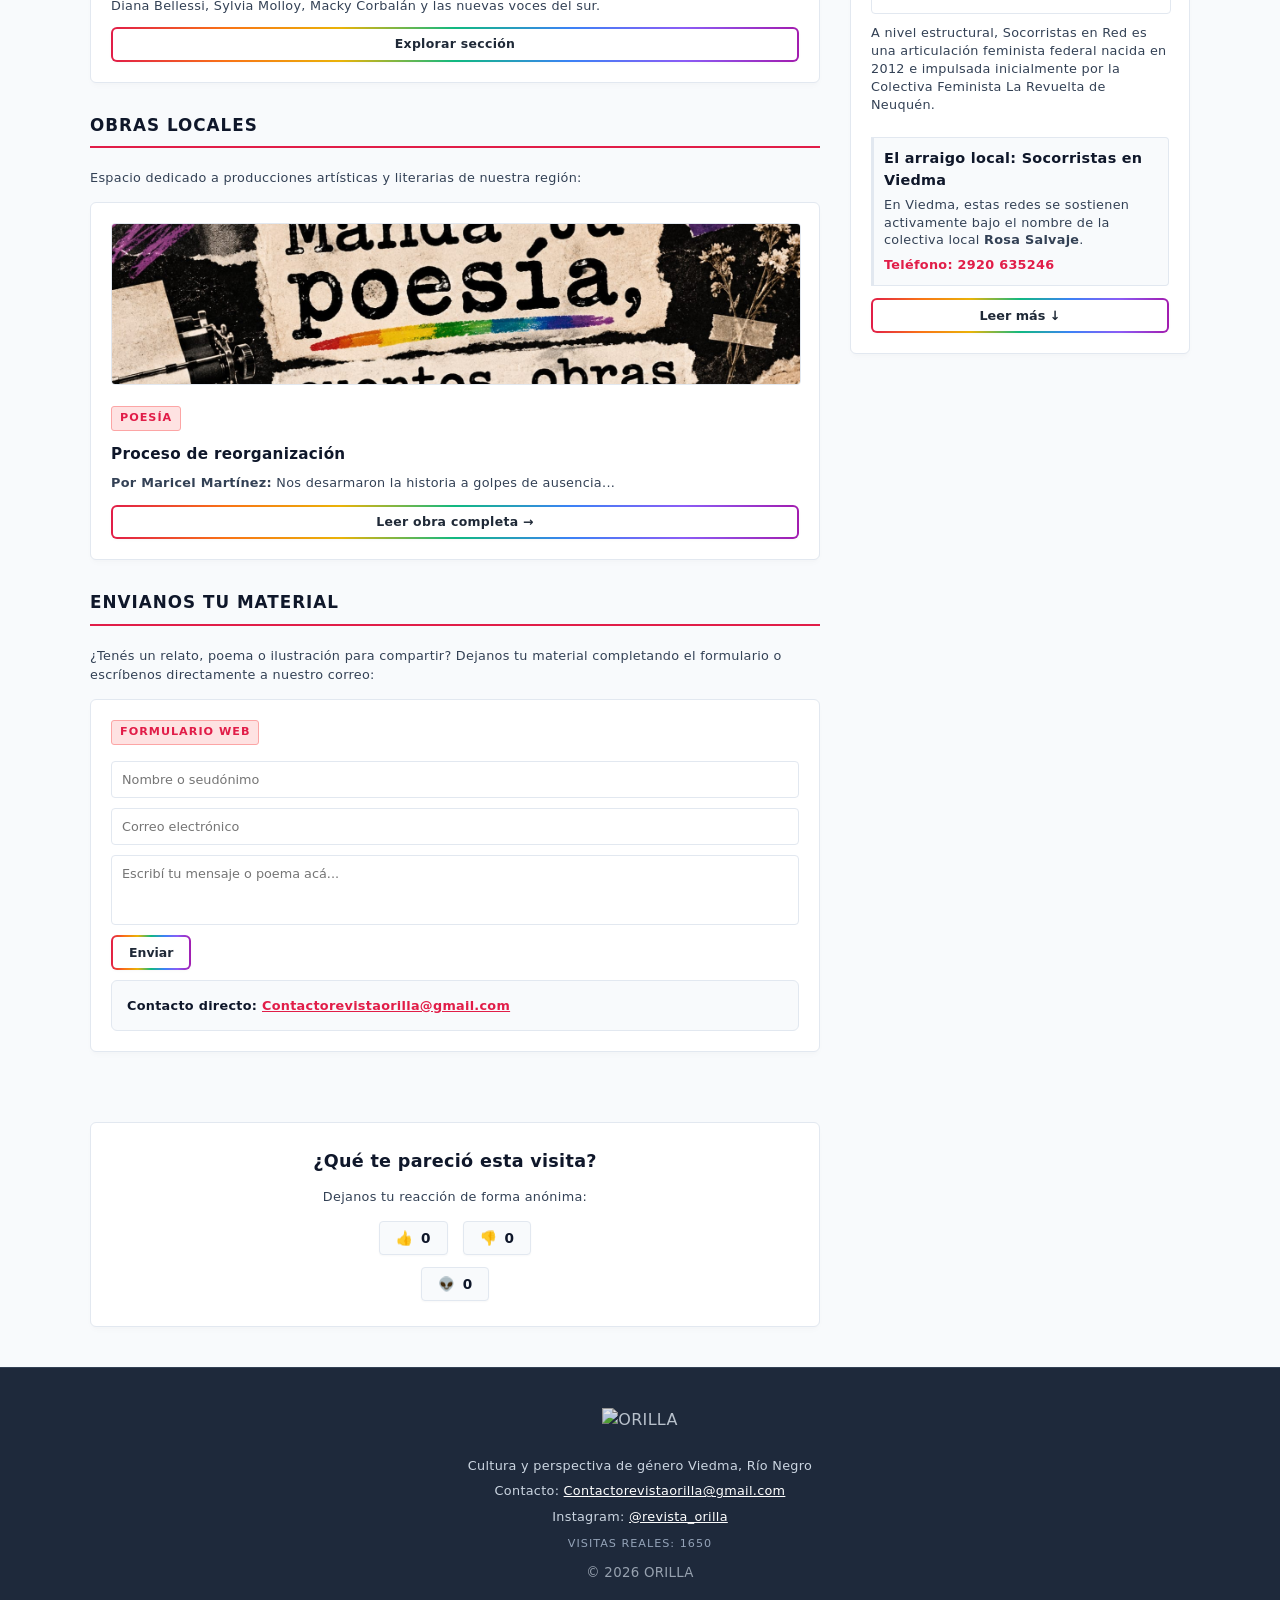
==== commit dfdb0199: "Update index.html" ====
--- a/index.html
+++ b/index.html
@@ -656,13 +656,13 @@
 <a href="https://youtu.be/rzTRwztisDI" target="_blank" class="btn" style="width: 100%; box-sizing: border-box; text-align: center; padding: 6px 12px; font-size: 0.78rem;">Ver en YouTube →</a>
 </section>
 
-<!-- BOTÓN DE CAFECITO INTEGRADO -->
+<!-- BOTÓN DE CAFECITO ESTILIZADO (GARANTIZADO QUE SE VE) -->
 <section class="tarjeta" style="margin: 0; text-align: center;">
 <span class="badge">Colaborá</span>
 <h3 style="color: var(--color-texto); font-size: 0.95rem; margin: 4px 0 8px 0;">Apoyá nuestro proyecto</h3>
 <p style="font-size: 0.8rem; color: var(--color-texto-secundario); margin: 0 0 14px 0;">Si te gusta nuestro contenido, podés ayudarnos a sostener este espacio invitándonos un cafecito.</p>
-<a href='https://cafecito.app/tu-usuario-de-cafecito' target='_blank' rel='noopener'>
-  <img srcset='https://cdn.cafecito.app/imgs/buttons/button_2_3.75x.png 3.75x' src='https://cdn.cafecito.app/imgs/buttons/button_2.png' alt='Invitame un café en cafecito.app' style="width: auto; height: auto; max-width: 100%; object-fit: contain; border: none; margin-bottom: 0;" />
+<a href="https://cafecito.app/revistaorilla_" target="_blank" rel="noopener" class="btn" style="width: 100%; padding: 12px; font-size: 0.9rem; font-weight: bold; display: flex; justify-content: center; align-items: center; gap: 8px;">
+  ☕ Invitanos un Cafecito
 </a>
 </section>
 
